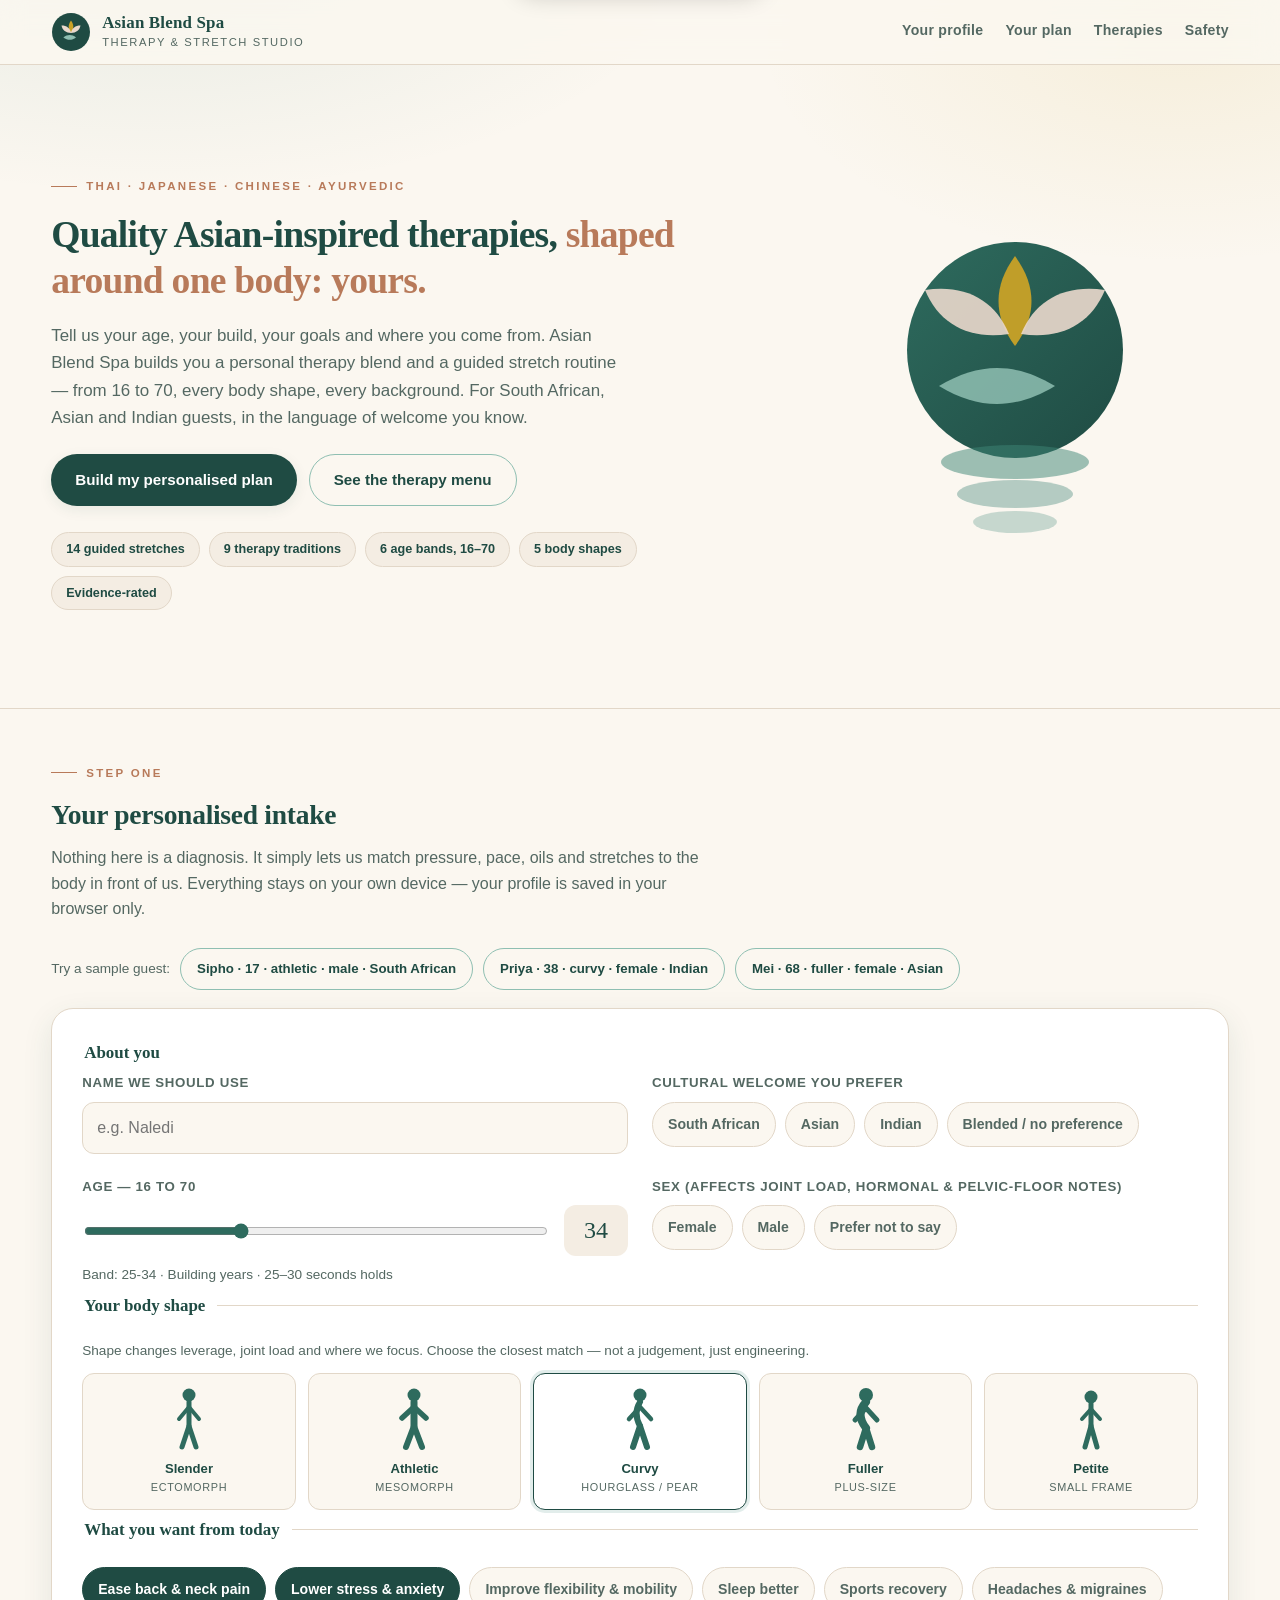
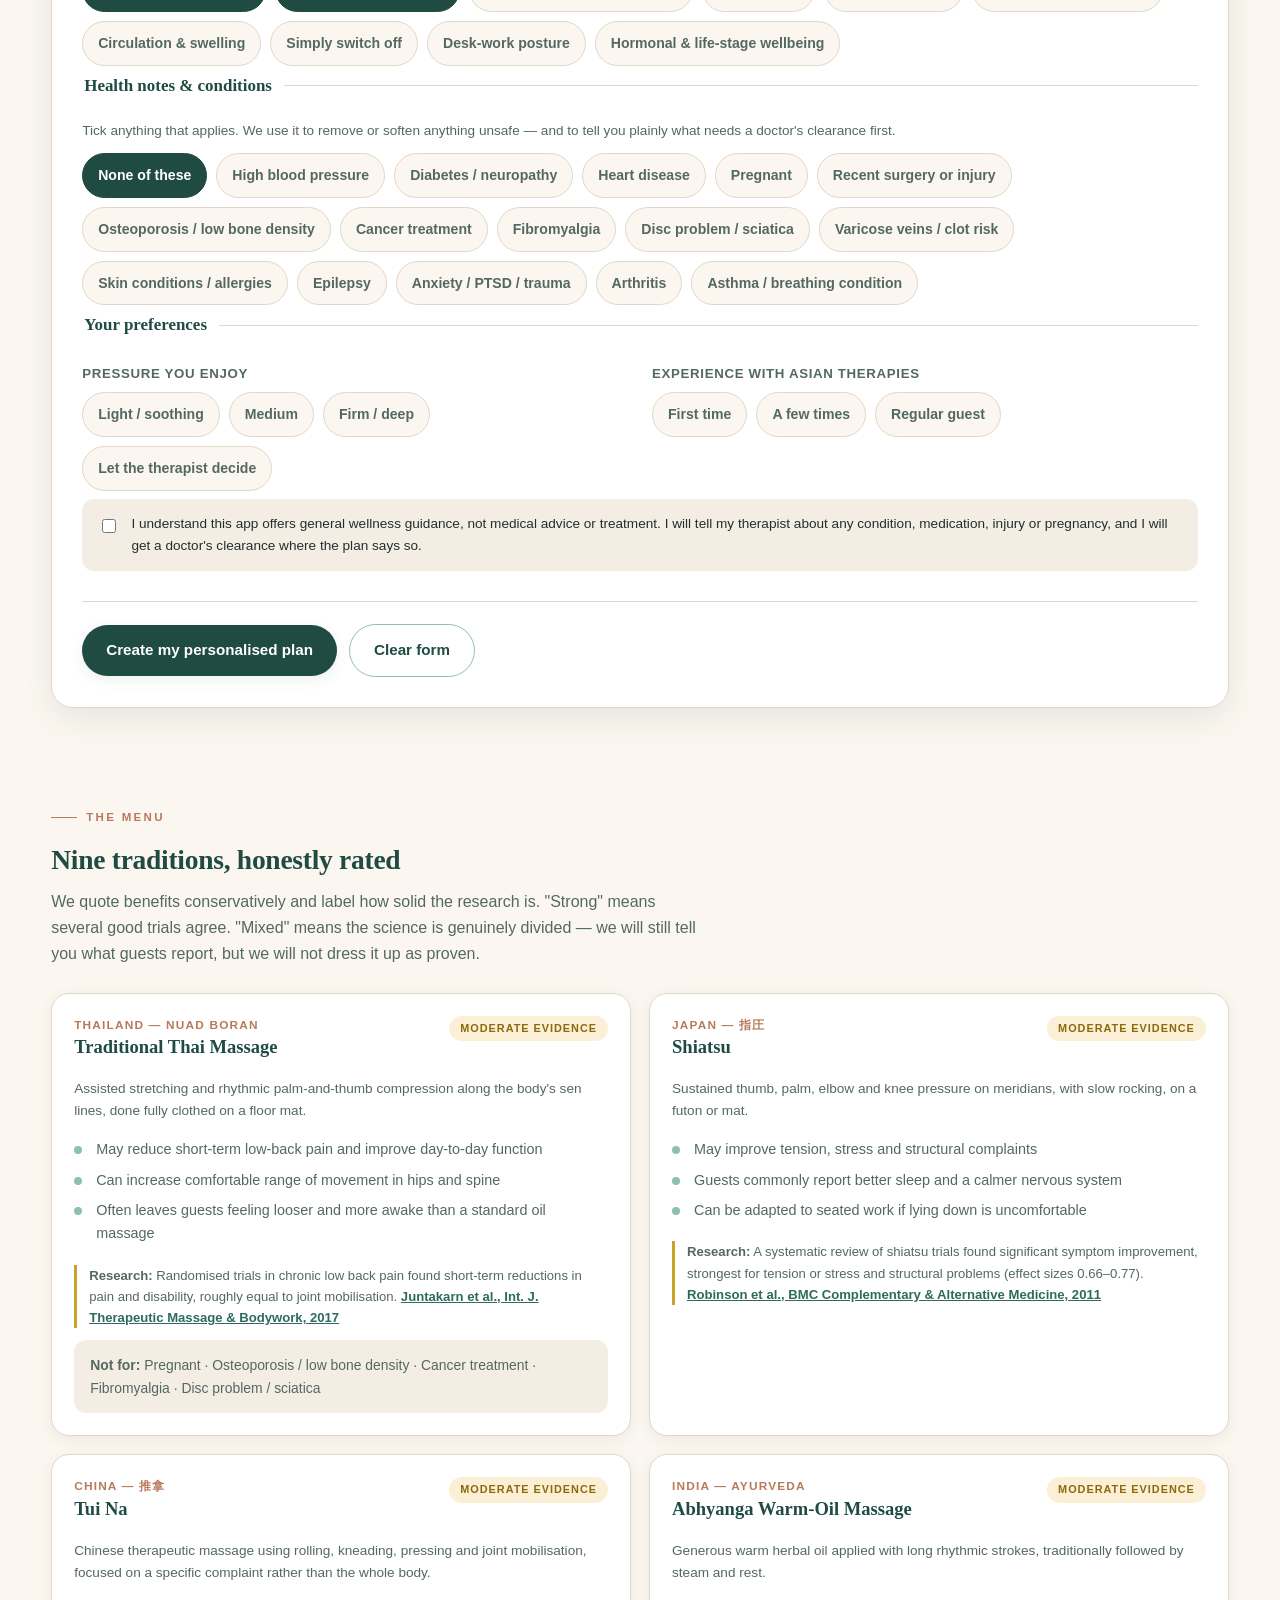
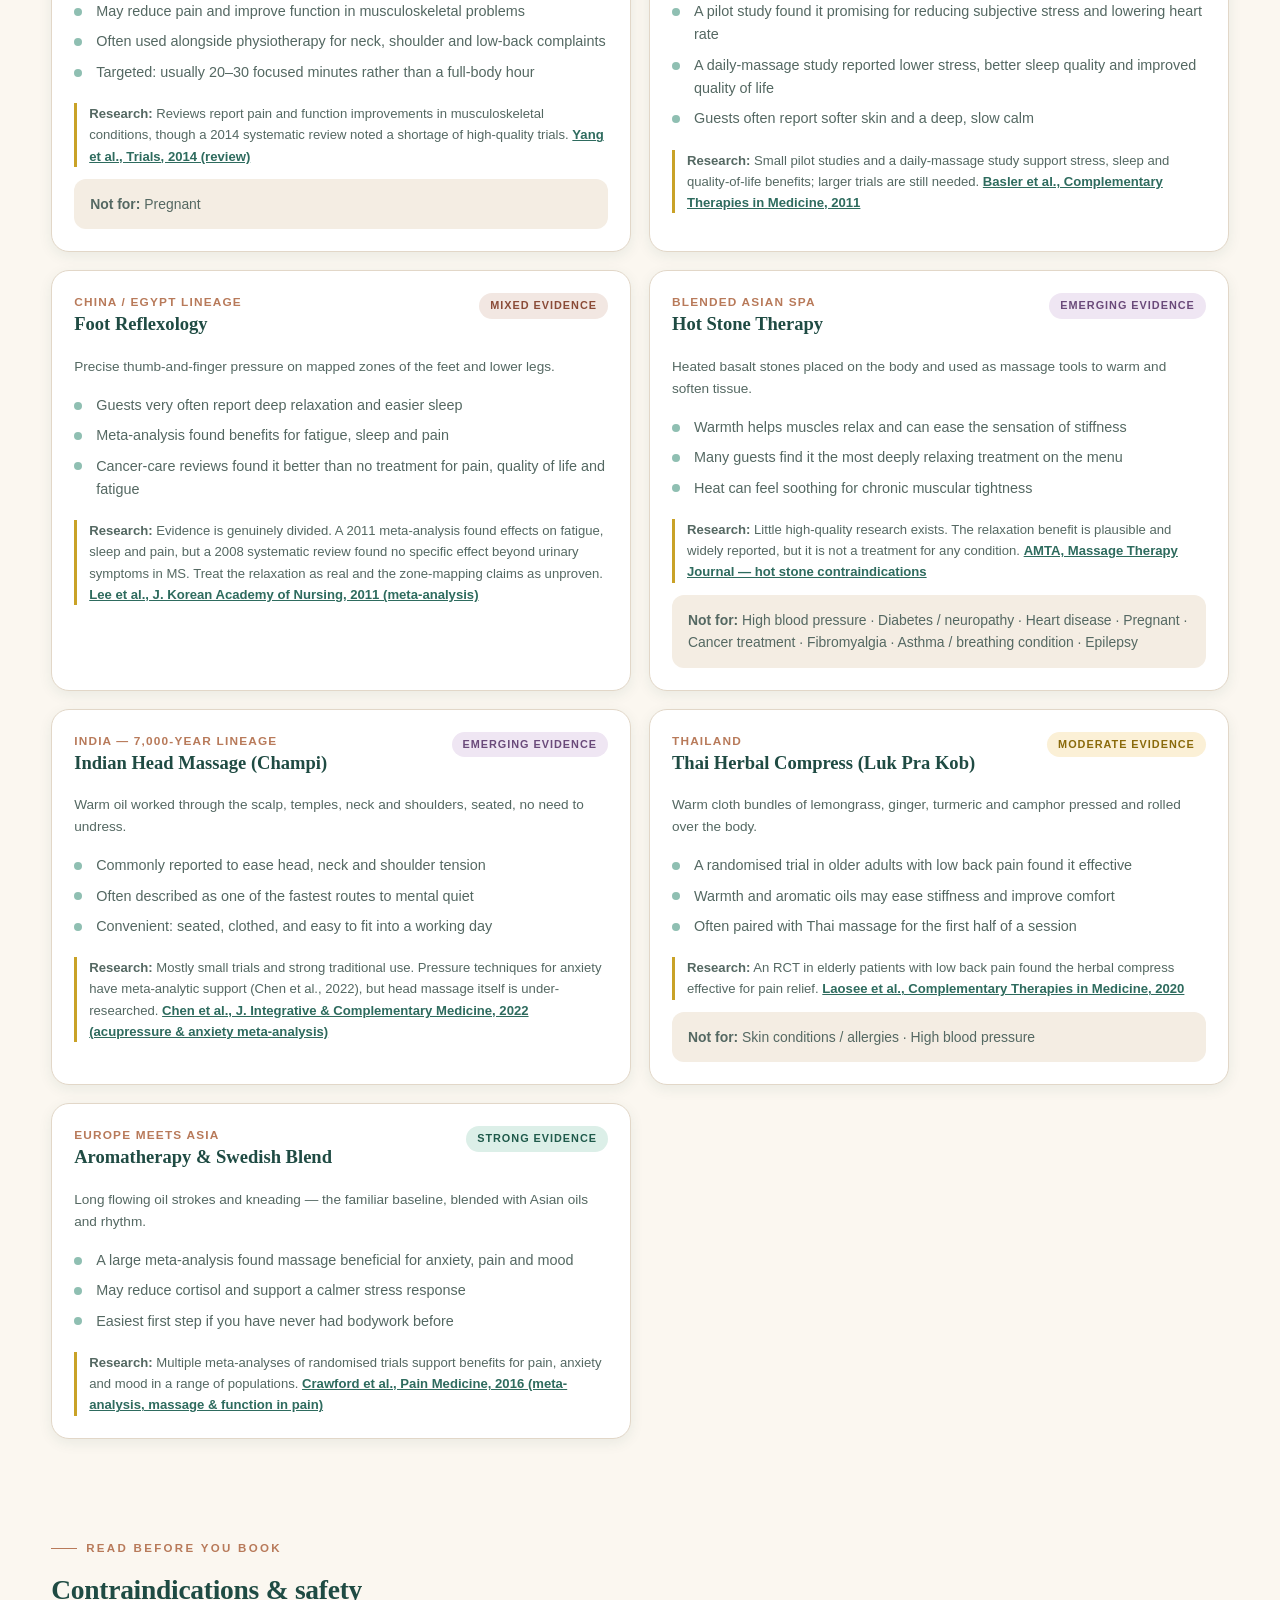
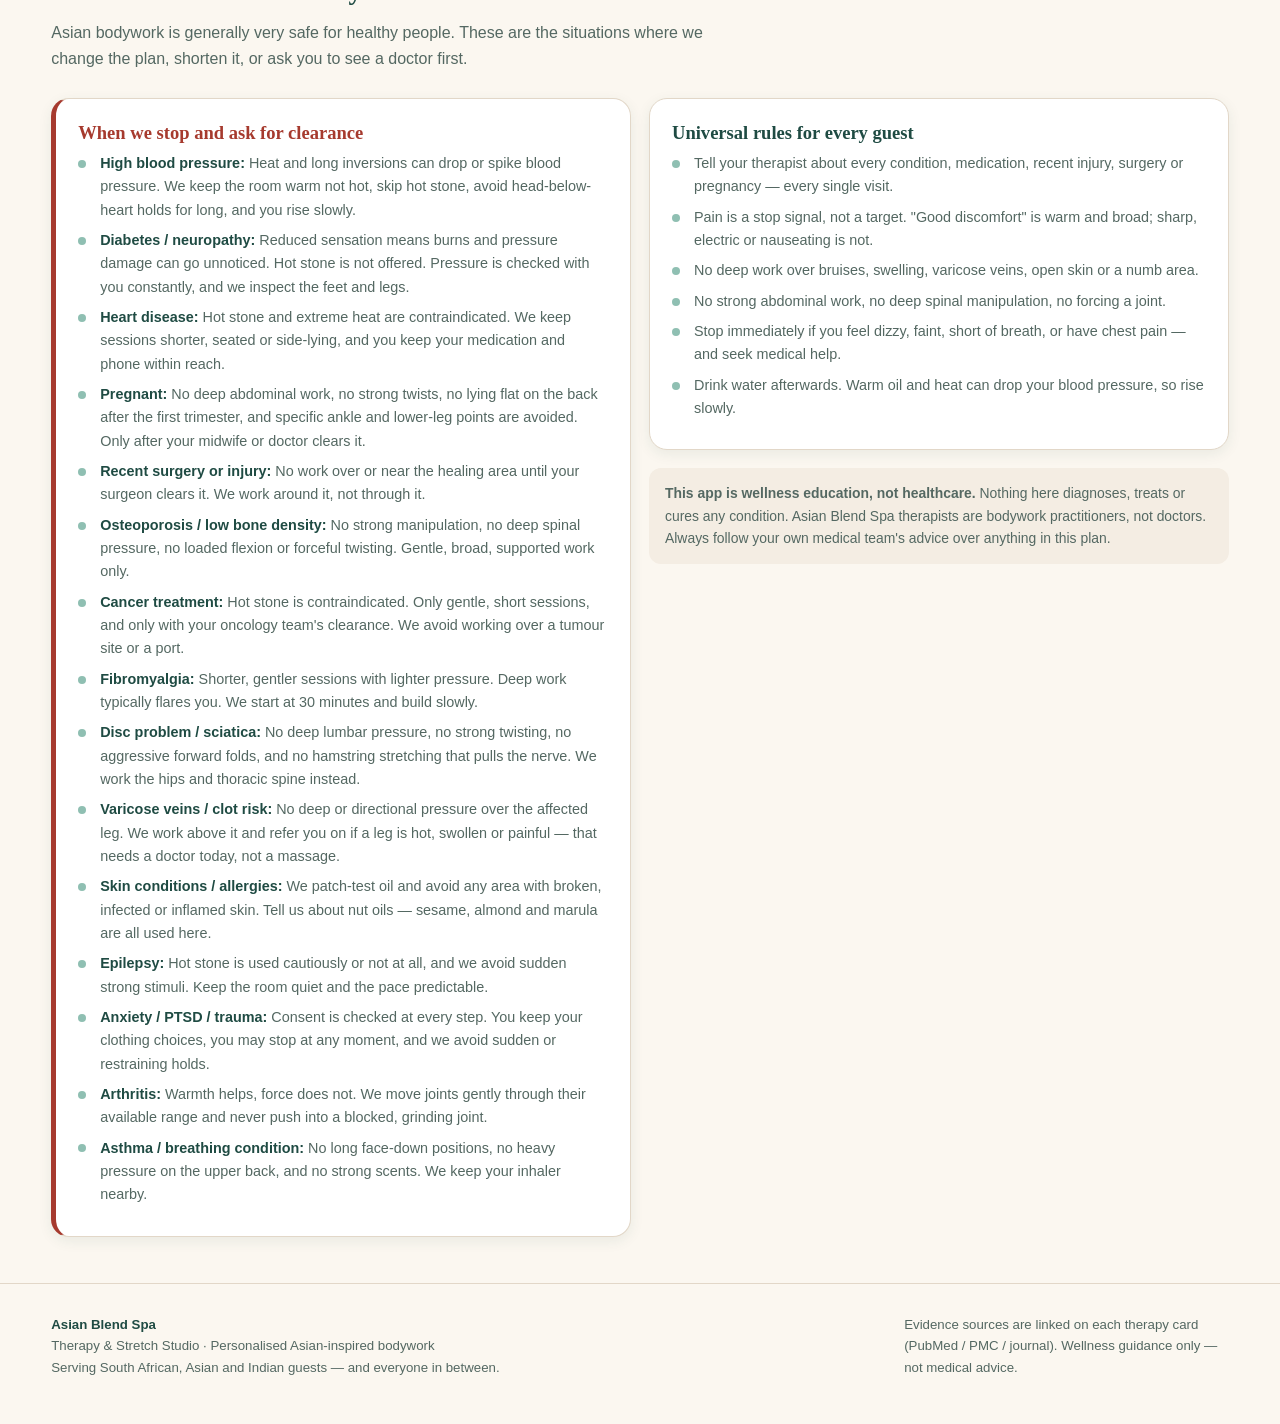
==== netlify-app/index.html @ 22f552e9 "Add the Netlify therapy & stretch app as uploaded (unchanged) Co-Authored-By: Claude Opus 5.5 <norep" ====
<!DOCTYPE html>
<html lang="en">
<head>
<meta charset="utf-8" />
<meta name="viewport" content="width=device-width,initial-scale=1" />
<title>Asian Blend Spa — Personalised Asian-Inspired Therapy &amp; Stretch Studio</title>
<style>
:root{
  --jade:#1F4B43; --jade-2:#2E6B5E; --jade-3:#3F8577; --jade-4:#8FBFB2;
  --sand:#F4EDE3; --cream:#FBF7F0; --blush:#EAD9CD;
  --gold:#C9A227; --gold-soft:#E8D9A0; --clay:#B87A5A;
  --ink:#22302C; --ink-soft:#546862; --line:#E2D7C8;
  --warn:#B8860B; --stop:#A63A2E; --ok:#2E6B5E;
  --r:18px; --r-sm:12px; --sh:0 10px 30px rgba(31,75,67,.10); --sh-sm:0 4px 14px rgba(31,75,67,.08);
}
*{box-sizing:border-box}
html{scroll-behavior:smooth}
body{
  margin:0;color:var(--ink);background:var(--cream);line-height:1.62;
  font-family:-apple-system,BlinkMacSystemFont,"Segoe UI",Roboto,"Helvetica Neue",Arial,sans-serif;
  -webkit-font-smoothing:antialiased;
  background-image:radial-gradient(900px 400px at 12% -5%,rgba(63,133,119,.10),transparent 60%),radial-gradient(700px 380px at 92% 4%,rgba(201,162,39,.10),transparent 60%);
  background-attachment:fixed;
}
h1,h2,h3,h4{font-family:Georgia,"Iowan Old Style","Times New Roman",serif;font-weight:600;line-height:1.24;color:var(--jade);margin:0 0 .45em}
h1{font-size:2.35rem;letter-spacing:-.02em}
h2{font-size:1.72rem;letter-spacing:-.01em}
h3{font-size:1.16rem}
h4{font-size:1rem}
p{margin:0 0 .85em}
a{color:var(--jade-2)}
.wrap{width:min(1180px,92vw);margin:0 auto}
.hidden{display:none !important}
.small{font-size:.85rem}
.muted{color:var(--ink-soft)}
.tiny{font-size:.78rem}
.center{text-align:center}

/* ---------- topbar ---------- */
.topbar{position:sticky;top:0;z-index:60;background:rgba(251,247,240,.88);backdrop-filter:blur(12px);border-bottom:1px solid var(--line)}
.topbar-in{display:flex;align-items:center;justify-content:space-between;gap:18px;padding:12px 0}
.brand{display:flex;align-items:center;gap:11px;text-decoration:none;color:var(--jade)}
.mark{width:40px;height:40px;flex:0 0 40px}
.brand strong{display:block;font-family:Georgia,serif;font-size:1.06rem;letter-spacing:.01em;line-height:1.15}
.brand em{display:block;font-style:normal;font-size:.7rem;letter-spacing:.14em;text-transform:uppercase;color:var(--ink-soft)}
.nav{display:flex;gap:22px;flex-wrap:wrap}
.nav a{text-decoration:none;color:var(--ink-soft);font-size:.88rem;font-weight:600;letter-spacing:.02em;padding-bottom:2px;border-bottom:2px solid transparent}
.nav a:hover{color:var(--jade);border-color:var(--gold)}

/* ---------- hero ---------- */
.hero{position:relative;overflow:hidden;border-bottom:1px solid var(--line)}
.hero-in{display:grid;grid-template-columns:1.25fr .75fr;gap:40px;align-items:center;padding:58px 0 52px}
.eyebrow{display:inline-flex;align-items:center;gap:9px;font-size:.72rem;letter-spacing:.2em;text-transform:uppercase;font-weight:700;color:var(--clay);margin-bottom:16px}
.eyebrow:before{content:"";width:26px;height:1px;background:var(--clay)}
.hero h1 span{color:var(--clay)}
.lede{font-size:1.06rem;color:var(--ink-soft);max-width:60ch}
.hero-art{display:flex;justify-content:center}
.hero-cta{display:flex;gap:12px;flex-wrap:wrap;margin-top:22px}
.btn{display:inline-flex;align-items:center;gap:9px;border:0;cursor:pointer;font:inherit;font-weight:700;font-size:.95rem;padding:13px 24px;border-radius:999px;text-decoration:none;transition:.18s transform,.18s box-shadow,.18s background}
.btn:active{transform:translateY(1px)}
.btn-primary{background:var(--jade);color:#fff;box-shadow:var(--sh-sm)}
.btn-primary:hover{background:var(--jade-2)}
.btn-gold{background:var(--gold);color:#2A2410;box-shadow:var(--sh-sm)}
.btn-gold:hover{background:#B8911F}
.btn-ghost{background:transparent;color:var(--jade);border:1.5px solid var(--jade-4)}
.btn-ghost:hover{border-color:var(--jade);background:rgba(63,133,119,.07)}
.btn-sm{padding:9px 16px;font-size:.83rem}

/* ---------- sections ---------- */
section{padding:46px 0}
.sec-head{max-width:74ch;margin-bottom:26px}
.sec-head p{color:var(--ink-soft)}

/* ---------- cards ---------- */
.card{background:#fff;border:1px solid var(--line);border-radius:var(--r);box-shadow:var(--sh-sm);padding:22px}
.grid{display:grid;gap:18px}
.g2{grid-template-columns:repeat(2,1fr)}
.g3{grid-template-columns:repeat(3,1fr)}
.g4{grid-template-columns:repeat(4,1fr)}

/* ---------- form ---------- */
.form-card{background:#fff;border:1px solid var(--line);border-radius:22px;box-shadow:var(--sh);padding:30px}
fieldset{border:0;border-top:1px solid var(--line);margin:0;padding:24px 0 6px}
fieldset:first-of-type{border-top:0;padding-top:6px}
legend{font-family:Georgia,serif;font-size:1.06rem;color:var(--jade);font-weight:600;padding-right:12px}
.fgrid{display:grid;grid-template-columns:repeat(2,1fr);gap:20px 24px}
.field{display:flex;flex-direction:column;gap:8px}
.field>label,.flabel{font-size:.83rem;font-weight:700;letter-spacing:.05em;text-transform:uppercase;color:var(--ink-soft)}
input[type=text],input[type=number],select{font:inherit;padding:12px 14px;border:1.5px solid var(--line);border-radius:var(--r-sm);background:var(--cream);color:var(--ink)}
input[type=text]:focus,input[type=number]:focus,select:focus{outline:none;border-color:var(--jade-3);background:#fff}
input[type=range]{width:100%;accent-color:var(--jade-2)}
.age-row{display:flex;align-items:center;gap:14px}
.age-badge{font-family:Georgia,serif;font-size:1.5rem;color:var(--jade);min-width:64px;text-align:center;background:var(--sand);border-radius:var(--r-sm);padding:6px 10px}
.picks{display:flex;flex-wrap:wrap;gap:9px}
.pick{position:relative;display:inline-flex;align-items:center;gap:8px;padding:10px 15px;border:1.5px solid var(--line);border-radius:999px;background:var(--cream);cursor:pointer;font-size:.88rem;font-weight:600;color:var(--ink-soft);transition:.15s}
.pick:hover{border-color:var(--jade-4);color:var(--jade)}
.pick input{position:absolute;opacity:0;pointer-events:none}
.pick.on{background:var(--jade);border-color:var(--jade);color:#fff}
.pick.on.culture{background:var(--clay);border-color:var(--clay)}
.shape-grid{display:grid;grid-template-columns:repeat(5,1fr);gap:12px}
.shape{border:1.5px solid var(--line);border-radius:var(--r-sm);background:var(--cream);cursor:pointer;padding:12px 8px;text-align:center;transition:.15s}
.shape svg{width:44px;height:66px;display:block;margin:0 auto 6px}
.shape b{display:block;font-size:.82rem;color:var(--jade)}
.shape i{display:block;font-style:normal;font-size:.68rem;color:var(--ink-soft);letter-spacing:.06em;text-transform:uppercase}
.shape:hover{border-color:var(--jade-4)}
.shape.on{border-color:var(--jade);background:#fff;box-shadow:0 0 0 3px rgba(63,133,119,.15)}
.consent{display:flex;gap:12px;align-items:flex-start;background:var(--sand);border-radius:var(--r-sm);padding:14px 16px;margin-top:8px}
.consent input{margin-top:4px;accent-color:var(--jade-2);width:18px;height:18px}
.presets{display:flex;gap:10px;flex-wrap:wrap;margin-bottom:18px}
.form-actions{display:flex;gap:12px;flex-wrap:wrap;align-items:center;margin-top:24px;padding-top:22px;border-top:1px solid var(--line)}

/* ---------- result pieces ---------- */
.banner{background:linear-gradient(135deg,var(--jade) 0%,var(--jade-3) 100%);color:#fff;border-radius:22px;padding:34px;position:relative;overflow:hidden}
.banner h2{color:#fff;margin-bottom:.25em}
.banner p{color:rgba(255,255,255,.88);margin:0;max-width:70ch}
.banner .greet{font-size:.76rem;letter-spacing:.24em;text-transform:uppercase;color:var(--gold-soft);font-weight:700;margin-bottom:10px}
.banner .lotus{position:absolute;right:-30px;bottom:-40px;width:230px;opacity:.13}
.chips{display:flex;flex-wrap:wrap;gap:9px;margin-top:20px}
.chip{background:rgba(255,255,255,.14);border:1px solid rgba(255,255,255,.28);color:#fff;border-radius:999px;padding:6px 14px;font-size:.79rem;font-weight:600}
.chip.dark{background:var(--sand);border-color:var(--line);color:var(--jade)}
.ribbon{display:inline-flex;align-items:center;gap:6px;font-size:.68rem;font-weight:800;letter-spacing:.09em;text-transform:uppercase;padding:4px 11px;border-radius:999px}
.r-strong{background:#DCEFE8;color:#1F5A4B}
.r-mod{background:#FBF0D6;color:#8A6A0B}
.r-emerg{background:#EFE6F3;color:#6A4A7A}
.r-mixed{background:#F2E7E2;color:#8A4B37}
.r-stop{background:#F7DFDB;color:var(--stop)}
.ther-card{display:flex;flex-direction:column;gap:12px}
.ther-top{display:flex;justify-content:space-between;gap:12px;align-items:flex-start}
.origin{font-size:.74rem;letter-spacing:.1em;text-transform:uppercase;color:var(--clay);font-weight:700}
.why{background:var(--sand);border-radius:var(--r-sm);padding:12px 14px;font-size:.88rem}
.why b{color:var(--jade)}
ul.clean{list-style:none;padding:0;margin:0}
ul.clean li{position:relative;padding-left:22px;margin-bottom:7px;font-size:.9rem;color:var(--ink-soft)}
ul.clean li:before{content:"";position:absolute;left:0;top:.55em;width:8px;height:8px;border-radius:50%;background:var(--jade-4)}
.evidence{font-size:.82rem;color:var(--ink-soft);border-left:3px solid var(--gold);padding-left:12px}
.evidence a{font-weight:600}
.score{font-family:Georgia,serif;font-size:1.5rem;color:var(--jade);line-height:1}
.scorebox{text-align:center;background:var(--sand);border-radius:var(--r-sm);padding:8px 12px;min-width:62px}
.scorebox i{display:block;font-style:normal;font-size:.62rem;letter-spacing:.1em;text-transform:uppercase;color:var(--ink-soft)}
.blocked{opacity:.72}
.blocked .ther-top h3{text-decoration:line-through;text-decoration-color:var(--stop)}

/* stretch cards */
.stretch{display:grid;grid-template-columns:170px 1fr;gap:20px;background:#fff;border:1px solid var(--line);border-radius:var(--r);box-shadow:var(--sh-sm);padding:18px;position:relative}
.pose{width:100%;height:auto;border-radius:14px;display:block;background:var(--cream)}
.st-head{display:flex;justify-content:space-between;gap:14px;align-items:flex-start;flex-wrap:wrap}
.st-num{font-family:Georgia,serif;font-size:.8rem;color:var(--clay);letter-spacing:.16em;text-transform:uppercase;font-weight:700}
.dose{display:flex;gap:8px;flex-wrap:wrap;margin:8px 0 12px}
.dose span{background:var(--sand);border-radius:8px;padding:5px 11px;font-size:.8rem;font-weight:700;color:var(--jade)}
.cue{background:#FBF0D6;border-left:3px solid var(--warn);border-radius:0 10px 10px 0;padding:10px 14px;font-size:.86rem;margin-top:10px}
.modify{background:#F7DFDB;border-left:3px solid var(--stop);border-radius:0 10px 10px 0;padding:10px 14px;font-size:.86rem;margin-top:10px}
.modify b{color:var(--stop)}
.tagline{font-size:.85rem;color:var(--ink-soft);margin:0 0 4px}
.area{font-size:.72rem;letter-spacing:.1em;text-transform:uppercase;color:var(--jade-3);font-weight:700}

/* settings */
.set{display:flex;gap:12px;align-items:flex-start}
.set .ic{width:38px;height:38px;flex:0 0 38px;border-radius:11px;background:var(--sand);display:grid;place-items:center;font-size:1.05rem}
.set b{display:block;font-size:.94rem;color:var(--jade)}
.set span{font-size:.86rem;color:var(--ink-soft)}

/* library table */
.tbl{width:100%;border-collapse:collapse;font-size:.88rem;background:#fff;border-radius:var(--r);overflow:hidden;box-shadow:var(--sh-sm)}
.tbl th,.tbl td{padding:12px 14px;text-align:left;border-bottom:1px solid var(--line);vertical-align:top}
.tbl th{background:var(--jade);color:#fff;font-size:.74rem;letter-spacing:.1em;text-transform:uppercase}
.tbl tr:last-child td{border-bottom:0}
.tbl td:first-child{font-weight:700;color:var(--jade)}

/* safety */
.safety-box{background:#fff;border:1px solid var(--line);border-left:5px solid var(--stop);border-radius:var(--r);padding:22px;box-shadow:var(--sh-sm)}
.safety-box h3{color:var(--stop)}
.note{background:var(--sand);border-radius:var(--r-sm);padding:14px 16px;font-size:.87rem;color:var(--ink-soft)}

/* cta */
.cta{background:linear-gradient(135deg,#2A2410,#4A3F18);color:#fff;border-radius:22px;padding:34px;display:grid;grid-template-columns:1.3fr .7fr;gap:28px;align-items:center}
.cta h2{color:#fff}
.cta p{color:rgba(255,255,255,.85);margin:0}
.cta .btn{justify-self:start}

footer{border-top:1px solid var(--line);padding:30px 0 46px;color:var(--ink-soft);font-size:.83rem}
.foot-in{display:flex;justify-content:space-between;gap:24px;flex-wrap:wrap}

.toast{position:fixed;left:50%;bottom:26px;transform:translateX(-50%) translateY(20px);background:var(--jade);color:#fff;padding:13px 22px;border-radius:999px;font-size:.88rem;font-weight:600;box-shadow:var(--sh);opacity:0;pointer-events:none;transition:.3s;z-index:99}
.toast.on{opacity:1;transform:translateX(-50%) translateY(0)}

@media(max-width:980px){
  .hero-in,.cta{grid-template-columns:1fr}
  .hero-art{order:-1}
  .g3,.g4{grid-template-columns:repeat(2,1fr)}
  .shape-grid{grid-template-columns:repeat(3,1fr)}
  .stretch{grid-template-columns:130px 1fr}
  .nav{display:none}
}
@media(max-width:640px){
  h1{font-size:1.85rem}
  .fgrid,.g2{grid-template-columns:1fr}
  .g3,.g4{grid-template-columns:1fr}
  .shape-grid{grid-template-columns:repeat(2,1fr)}
  .stretch{grid-template-columns:1fr}
  .form-card,.banner,.cta{padding:22px}
}
@media print{
  .topbar,.nav,.hero-cta,.form-actions,.toast,footer .btn{display:none !important}
  body{background:#fff}
  .card,.stretch,.banner{box-shadow:none;break-inside:avoid}
}
</style>

<!-- ===== PWA / installable app ===== -->
<link rel="manifest" href="manifest.json" />
<meta name="theme-color" content="#1F4B43" />
<meta name="description" content="Personalised Asian-inspired therapy and guided stretch plans for every age from 16 to 70, every body shape, and South African, Asian and Indian guests. Works offline." />
<meta name="mobile-web-app-capable" content="yes" />
<meta name="apple-mobile-web-app-capable" content="yes" />
<meta name="apple-mobile-web-app-status-bar-style" content="black-translucent" />
<meta name="apple-mobile-web-app-title" content="Asian Blend Spa" />
<meta name="application-name" content="Asian Blend Spa" />
<meta name="format-detection" content="telephone=no" />
<link rel="apple-touch-icon" href="icons/icon-180.png" />
<link rel="icon" type="image/png" sizes="32x32" href="icons/favicon-32.png" />
<link rel="icon" type="image/png" sizes="192x192" href="icons/icon-192.png" />
<link rel="icon" type="image/svg+xml" href="icons/icon-192.png" />
<style>
  /* --- installed-app chrome: safe areas, no bounce, no text selection on UI --- */
  html, body { overscroll-behavior-y: contain; }
  .topbar { padding-top: env(safe-area-inset-top); }
  .topbar-in { padding-left: max(0px, env(safe-area-inset-left)); padding-right: max(0px, env(safe-area-inset-right)); }
  .wrap { width: min(1180px, 92vw); }
  body { padding-left: env(safe-area-inset-left); padding-right: env(safe-area-inset-right); }
  footer { padding-bottom: calc(46px + env(safe-area-inset-bottom)); }
  @media (display-mode: standalone) {
    .topbar { border-bottom-color: rgba(31,75,67,.14); }
  }
  /* --- install / offline UI --- */
  .appbar {
    position: fixed; left: 50%; bottom: calc(18px + env(safe-area-inset-bottom));
    transform: translateX(-50%) translateY(140%);
    display: flex; align-items: center; gap: 14px;
    background: #1F4B43; color: #fff; border-radius: 999px;
    padding: 10px 12px 10px 20px; box-shadow: 0 14px 40px rgba(31,75,67,.34);
    z-index: 120; max-width: calc(100vw - 24px);
    transition: transform .38s cubic-bezier(.2,.8,.25,1), opacity .3s;
    opacity: 0;
  }
  .appbar.on { transform: translateX(-50%) translateY(0); opacity: 1; }
  .appbar .txt { font-size: .86rem; line-height: 1.3; }
  .appbar .txt b { display: block; font-family: Georgia, serif; font-size: .95rem; }
  .appbar .txt span { color: rgba(255,255,255,.78); font-size: .78rem; }
  .appbar button {
    font: inherit; font-weight: 700; font-size: .82rem; cursor: pointer;
    border: 0; border-radius: 999px; padding: 10px 18px;
    background: #C9A227; color: #2A2410; white-space: nowrap;
  }
  .appbar .x {
    background: transparent; color: rgba(255,255,255,.7); font-size: 1.1rem;
    padding: 6px 8px; line-height: 1;
  }
  .netbadge {
    position: fixed; top: calc(env(safe-area-inset-top) + 8px); left: 50%;
    transform: translateX(-50%) translateY(-160%);
    background: #B8860B; color: #fff; font-size: .78rem; font-weight: 700;
    padding: 7px 16px; border-radius: 999px; z-index: 130;
    box-shadow: 0 8px 24px rgba(0,0,0,.2); transition: transform .3s;
    display: flex; align-items: center; gap: 8px;
  }
  .netbadge.on { transform: translateX(-50%) translateY(0); }
  .netbadge.ok { background: #2E6B5E; }
</style>
</head>
<body id="top">

<header class="topbar">
  <div class="wrap topbar-in">
    <a class="brand" href="#top">
      <svg class="mark" viewBox="0 0 40 40" aria-hidden="true">
        <circle cx="20" cy="20" r="19" fill="#1F4B43"/>
        <path d="M20 8.5c3.1 4.2 3.1 8.4 0 12.6-3.1-4.2-3.1-8.4 0-12.6z" fill="#C9A227"/>
        <path d="M10.5 13.5c5.2 0 8.6 2.6 9.6 7.4-5.2 0-8.6-2.6-9.6-7.4z" fill="#EAD9CD"/>
        <path d="M29.5 13.5c-5.2 0-8.6 2.6-9.6 7.4 5.2 0 8.6-2.6 9.6-7.4z" fill="#EAD9CD"/>
        <path d="M12.4 25.4c4.2-3.1 8.4-3.1 12.6 0-4.2 3.1-8.4 3.1-12.6 0z" fill="#8FBFB2"/>
      </svg>
      <span><strong>Asian Blend Spa</strong><em>Therapy &amp; Stretch Studio</em></span>
    </a>
    <nav class="nav">
      <a href="#intake">Your profile</a>
      <a href="#results">Your plan</a>
      <a href="#library">Therapies</a>
      <a href="#safety">Safety</a>
    </nav>
  </div>
</header>

<section class="hero">
  <div class="wrap hero-in">
    <div>
      <div class="eyebrow">Thai · Japanese · Chinese · Ayurvedic</div>
      <h1>Quality Asian-inspired therapies, <span>shaped around one body: yours.</span></h1>
      <p class="lede">Tell us your age, your build, your goals and where you come from. Asian Blend Spa builds you a personal therapy blend and a guided stretch routine — from 16 to 70, every body shape, every background. For South African, Asian and Indian guests, in the language of welcome you know.</p>
      <div class="hero-cta">
        <a class="btn btn-primary" href="#intake">Build my personalised plan</a>
        <a class="btn btn-ghost" href="#library">See the therapy menu</a>
      </div>
      <div class="chips" style="margin-top:26px">
        <span class="chip dark">14 guided stretches</span>
        <span class="chip dark">9 therapy traditions</span>
        <span class="chip dark">6 age bands, 16–70</span>
        <span class="chip dark">5 body shapes</span>
        <span class="chip dark">Evidence-rated</span>
      </div>
    </div>
    <div class="hero-art">
      <svg viewBox="0 0 300 320" width="300" height="320" aria-hidden="true">
        <defs>
          <linearGradient id="hg" x1="0" y1="0" x2="1" y2="1">
            <stop offset="0" stop-color="#2E6B5E"/><stop offset="1" stop-color="#1F4B43"/>
          </linearGradient>
        </defs>
        <circle cx="150" cy="120" r="108" fill="url(#hg)"/>
        <path d="M150 26c22 30 22 60 0 90-22-30-22-60 0-90z" fill="#C9A227" opacity=".95"/>
        <path d="M60 60c40-6 70 10 84 44-40 6-70-10-84-44z" fill="#EAD9CD" opacity=".9"/>
        <path d="M240 60c-40-6-70 10-84 44 40 6 70-10 84-44z" fill="#EAD9CD" opacity=".9"/>
        <path d="M74 156c40-24 76-24 116 0-40 24-76 24-116 0z" fill="#8FBFB2" opacity=".85"/>
        <ellipse cx="150" cy="232" rx="74" ry="17" fill="#3F8577" opacity=".5"/>
        <ellipse cx="150" cy="264" rx="58" ry="14" fill="#3F8577" opacity=".38"/>
        <ellipse cx="150" cy="292" rx="42" ry="11" fill="#3F8577" opacity=".28"/>
      </svg>
    </div>
  </div>
</section>

<section id="intake">
  <div class="wrap">
    <div class="sec-head">
      <div class="eyebrow">Step one</div>
      <h2>Your personalised intake</h2>
      <p>Nothing here is a diagnosis. It simply lets us match pressure, pace, oils and stretches to the body in front of us. Everything stays on your own device — your profile is saved in your browser only.</p>
    </div>

    <div class="presets">
      <span class="small muted" style="align-self:center">Try a sample guest:</span>
      <button class="btn btn-ghost btn-sm" data-preset="teen">Sipho · 17 · athletic · male · South African</button>
      <button class="btn btn-ghost btn-sm" data-preset="mid">Priya · 38 · curvy · female · Indian</button>
      <button class="btn btn-ghost btn-sm" data-preset="senior">Mei · 68 · fuller · female · Asian</button>
    </div>

    <form class="form-card" id="intakeForm" autocomplete="off">
      <fieldset>
        <legend>About you</legend>
        <div class="fgrid">
          <div class="field">
            <label for="name">Name we should use</label>
            <input type="text" id="name" placeholder="e.g. Naledi" />
          </div>
          <div class="field">
            <label for="culture">Cultural welcome you prefer</label>
            <div class="picks" id="culturePicks">
              <label class="pick culture" data-v="southafrican"><input type="radio" name="culture" value="southafrican" />South African</label>
              <label class="pick culture" data-v="asian"><input type="radio" name="culture" value="asian" />Asian</label>
              <label class="pick culture" data-v="indian"><input type="radio" name="culture" value="indian" />Indian</label>
              <label class="pick culture" data-v="blended"><input type="radio" name="culture" value="blended" />Blended / no preference</label>
            </div>
          </div>
        </div>
        <div class="fgrid" style="margin-top:22px">
          <div class="field">
            <label for="age">Age — 16 to 70</label>
            <div class="age-row">
              <input type="range" id="ageRange" min="16" max="70" value="34" step="1" />
              <div class="age-badge" id="ageBadge">34</div>
            </div>
            <div class="small muted" id="bandPreview">Band: 25–34 · Building years</div>
          </div>
          <div class="field">
            <span class="flabel">Sex (affects joint load, hormonal &amp; pelvic-floor notes)</span>
            <div class="picks" id="sexPicks">
              <label class="pick" data-v="female"><input type="radio" name="sex" value="female" />Female</label>
              <label class="pick" data-v="male"><input type="radio" name="sex" value="male" />Male</label>
              <label class="pick" data-v="unspecified"><input type="radio" name="sex" value="unspecified" />Prefer not to say</label>
            </div>
          </div>
        </div>
      </fieldset>

      <fieldset>
        <legend>Your body shape</legend>
        <p class="small muted" style="margin-top:-4px">Shape changes leverage, joint load and where we focus. Choose the closest match — not a judgement, just engineering.</p>
        <div class="shape-grid" id="shapeGrid"></div>
      </fieldset>

      <fieldset>
        <legend>What you want from today</legend>
        <div class="picks" id="goalPicks"></div>
      </fieldset>

      <fieldset>
        <legend>Health notes &amp; conditions</legend>
        <p class="small muted" style="margin-top:-4px">Tick anything that applies. We use it to remove or soften anything unsafe — and to tell you plainly what needs a doctor's clearance first.</p>
        <div class="picks" id="condPicks"></div>
      </fieldset>

      <fieldset>
        <legend>Your preferences</legend>
        <div class="fgrid">
          <div class="field">
            <span class="flabel">Pressure you enjoy</span>
            <div class="picks" id="pressurePicks">
              <label class="pick" data-v="light"><input type="radio" name="pressure" value="light" />Light / soothing</label>
              <label class="pick" data-v="medium"><input type="radio" name="pressure" value="medium" />Medium</label>
              <label class="pick" data-v="firm"><input type="radio" name="pressure" value="firm" />Firm / deep</label>
              <label class="pick" data-v="therapist"><input type="radio" name="pressure" value="therapist" />Let the therapist decide</label>
            </div>
          </div>
          <div class="field">
            <span class="flabel">Experience with Asian therapies</span>
            <div class="picks" id="expPicks">
              <label class="pick" data-v="first"><input type="radio" name="exp" value="first" />First time</label>
              <label class="pick" data-v="some"><input type="radio" name="exp" value="some" />A few times</label>
              <label class="pick" data-v="regular"><input type="radio" name="exp" value="regular" />Regular guest</label>
            </div>
          </div>
        </div>
        <label class="consent">
          <input type="checkbox" id="consent" />
          <span class="small">I understand this app offers general wellness guidance, not medical advice or treatment. I will tell my therapist about any condition, medication, injury or pregnancy, and I will get a doctor's clearance where the plan says so.</span>
        </label>
      </fieldset>

      <div class="form-actions">
        <button type="submit" class="btn btn-primary">Create my personalised plan</button>
        <button type="button" class="btn btn-ghost" id="resetBtn">Clear form</button>
        <span class="small muted" id="savedNote"></span>
      </div>
    </form>
  </div>
</section>

<section id="results" class="hidden">
  <div class="wrap" id="resultsInner"></div>
</section>

<section id="library">
  <div class="wrap">
    <div class="sec-head">
      <div class="eyebrow">The menu</div>
      <h2>Nine traditions, honestly rated</h2>
      <p>We quote benefits conservatively and label how solid the research is. "Strong" means several good trials agree. "Mixed" means the science is genuinely divided — we will still tell you what guests report, but we will not dress it up as proven.</p>
    </div>
    <div class="grid g2" id="libraryGrid"></div>
  </div>
</section>

<section id="safety">
  <div class="wrap">
    <div class="sec-head">
      <div class="eyebrow">Read before you book</div>
      <h2>Contraindications &amp; safety</h2>
      <p>Asian bodywork is generally very safe for healthy people. These are the situations where we change the plan, shorten it, or ask you to see a doctor first.</p>
    </div>
    <div class="grid g2">
      <div class="safety-box">
        <h3>When we stop and ask for clearance</h3>
        <ul class="clean" id="safetyList"></ul>
      </div>
      <div>
        <div class="card">
          <h3>Universal rules for every guest</h3>
          <ul class="clean">
            <li>Tell your therapist about every condition, medication, recent injury, surgery or pregnancy — every single visit.</li>
            <li>Pain is a stop signal, not a target. "Good discomfort" is warm and broad; sharp, electric or nauseating is not.</li>
            <li>No deep work over bruises, swelling, varicose veins, open skin or a numb area.</li>
            <li>No strong abdominal work, no deep spinal manipulation, no forcing a joint.</li>
            <li>Stop immediately if you feel dizzy, faint, short of breath, or have chest pain — and seek medical help.</li>
            <li>Drink water afterwards. Warm oil and heat can drop your blood pressure, so rise slowly.</li>
          </ul>
        </div>
        <div class="note" style="margin-top:18px">
          <b>This app is wellness education, not healthcare.</b> Nothing here diagnoses, treats or cures any condition. Asian Blend Spa therapists are bodywork practitioners, not doctors. Always follow your own medical team's advice over anything in this plan.
        </div>
      </div>
    </div>
  </div>
</section>

<footer>
  <div class="wrap foot-in">
    <div>
      <strong style="color:var(--jade)">Asian Blend Spa</strong><br />
      Therapy &amp; Stretch Studio · Personalised Asian-inspired bodywork<br />
      Serving South African, Asian and Indian guests — and everyone in between.
    </div>
    <div style="max-width:44ch">
      Evidence sources are linked on each therapy card (PubMed / PMC / journal). Wellness guidance only — not medical advice.
    </div>
  </div>
</footer>

<div class="toast" id="toast"></div>
<script>
/* ============================================================
   ASIAN BLEND SPA — personalisation engine
   Pure client-side. Profile persisted in localStorage.
   ============================================================ */

/* ---------- cultural welcomes ---------- */
const CULTURE = {
  southafrican:{
    label:'South African', hi:'Sawubona', plural:'Sanibonani',
    meaning:'“I see you” — isiZulu', extra:'Welkom · Dumela · Molo · Hallo',
    oils:'Marula & rooibos oil, buchu and Cape geranium',
    tea:'Rooibos with honeybush and a slice of naartjie',
    sound:'Marimba and low mbira tones',
    heat:'Warm towels, moderate room heat'
  },
  asian:{
    label:'Asian', hi:'Sawasdee', plural:'Yindee tonrap',
    meaning:'“Welcome” — Thai', extra:'いらっしゃいませ · 你好 · Selamat datang',
    oils:'Lemongrass and kaffir lime, plumeria, yuzu with green tea',
    tea:'Jasmine green tea or hot lemongrass infusion',
    sound:'Khim and rain-stick, low gamelan',
    heat:'Herbal compress, warm room'
  },
  indian:{
    label:'Indian', hi:'Namaste', plural:'Namaskar',
    meaning:'“I bow to the light in you” — Sanskrit', extra:'स्वागतम् · Aap ka swagat hai',
    oils:'Warm sesame (bala) oil with brahmi, sandalwood and vetiver',
    tea:'Masala chai or tulsi-ginger infusion',
    sound:'Tanpura drone and bansuri flute',
    heat:'Warm oil and steam, medium room heat'
  },
  blended:{
    label:'Blended', hi:'Welcome', plural:'Welcome',
    meaning:'A blended welcome', extra:'Sawubona · Namaste · Sawasdee',
    oils:'Warm sesame with lemongrass and a rooibos base',
    tea:'Lemongrass, ginger and honeybush',
    sound:'Soft flute with marimba',
    heat:'Warm towels, gentle room heat'
  }
};

/* ---------- age bands ---------- */
const BANDS = [
  {id:'16-24', min:16, max:24, label:'16–24 · Growing &amp; establishing',
   hold:'20–25 seconds', sets:'2 rounds', intensity:'Full range, dynamic',
   note:'Your tissue tolerates range easily, so the work is about control and habit, not caution. We still avoid deep neck traction and heavy spinal loading while you are still growing.',
   pressure:'Medium to firm', extra:'We teach you the routine so you can repeat it at home between visits.'},
  {id:'25-34', min:25, max:34, label:'25–34 · Building years',
   hold:'25–30 seconds', sets:'2–3 rounds', intensity:'Moderate to full',
   note:'This is peak loading decade — desk posture, gym, babies, long commutes. We balance release with strengthening so the stretch actually holds.',
   pressure:'Medium to firm', extra:'Best results come from a 20-minute home routine 3 times a week.'},
  {id:'35-44', min:35, max:44, label:'35–44 · Loaded &amp; busy',
   hold:'30 seconds', sets:'2–3 rounds', intensity:'Moderate',
   note:'Recovery slows a little here. We warm tissue properly before deepening, and we spend more time on hips, thoracic spine and shoulders.',
   pressure:'Medium', extra:'Add a five-minute breath practice before your stretches; it measurably improves how far you move.'},
  {id:'45-54', min:45, max:54, label:'45–54 · Changing physiology',
   hold:'30–40 seconds', sets:'2–3 rounds', intensity:'Moderate, controlled',
   note:'Hormonal shifts change tissue hydration, sleep and heat tolerance. We hold longer, move slower and never force end-range.',
   pressure:'Medium, warm', extra:'Warmth first, stretch second. Cold tissue tears more easily than it lengthens.'},
  {id:'55-64', min:55, max:64, label:'55–64 · Protecting range',
   hold:'35–45 seconds', sets:'2 rounds', intensity:'Gentle to moderate',
   note:'The goal is keeping what you have. Balance and joint support matter as much as length, so every stretch comes with a stability cue.',
   pressure:'Medium to gentle', extra:'Use a chair, wall or cushion for support. Falling is the risk we care about most.'},
  {id:'65-70', min:65, max:70, label:'65–70 · Supported &amp; gentle',
   hold:'40–45 seconds', sets:'2 rounds', intensity:'Gentle, fully supported',
   note:'All work is seated, side-lying or supported. No unsupported standing balance work, no strong end-range, no quick transitions. Hot stone and strong pressure are usually off the menu.',
   pressure:'Gentle to medium', extra:'We check blood pressure, diabetes and bone density before any heat or deep work.'}
];

/* ---------- body shapes ---------- */
const SHAPES = [
  {id:'slender', name:'Slender', tag:'Ectomorph',
   svg:'<svg viewBox="0 0 44 66"><circle cx="22" cy="9" r="6.5" fill="#2E6B5E"/><path d="M22 16 L22 40" stroke="#2E6B5E" stroke-width="5" stroke-linecap="round"/><path d="M22 21 L12 33 M22 21 L32 33" stroke="#2E6B5E" stroke-width="4" stroke-linecap="round"/><path d="M22 40 L15 61 M22 40 L29 61" stroke="#2E6B5E" stroke-width="5" stroke-linecap="round"/></svg>',
   note:'Long levers and less natural cushioning. Joints reach range early, so we add stability work and never push past comfortable end-range.',
   emphasis:['butterfly','hipflexor','cat'],
   cue:'Use a folded towel under bony points (knees, sit bones, ribs).',
   therapy:'More oil, less force. Your joints prefer broad pressure over sharp thumbs.'},
  {id:'athletic', name:'Athletic', tag:'Mesomorph',
   svg:'<svg viewBox="0 0 44 66"><circle cx="22" cy="9" r="6.5" fill="#2E6B5E"/><path d="M22 16 L22 40" stroke="#2E6B5E" stroke-width="7" stroke-linecap="round"/><path d="M22 21 L10 32 M22 21 L34 32" stroke="#2E6B5E" stroke-width="5.5" stroke-linecap="round"/><path d="M22 40 L14 61 M22 40 L30 61" stroke="#2E6B5E" stroke-width="6" stroke-linecap="round"/></svg>',
   note:'Strong tissue that resists release. We need longer holds and firmer, broader work — and we must stretch the muscles you train most.',
   emphasis:['hipflexor','fold','sidebody','calf'],
   cue:'Breathe out into the stretch. Holding your breath is how strong people cheat a stretch.',
   therapy:'Firm to strong pressure, longer holds, extra time on hip flexors and thoracic spine.'},
  {id:'curvy', name:'Curvy', tag:'Hourglass / Pear',
   svg:'<svg viewBox="0 0 44 66"><circle cx="22" cy="9" r="6.5" fill="#2E6B5E"/><path d="M22 16 Q15 27 22 40" stroke="#2E6B5E" stroke-width="6" stroke-linecap="round" fill="none"/><path d="M22 21 L11 33 M22 21 L33 33" stroke="#2E6B5E" stroke-width="4.5" stroke-linecap="round"/><path d="M22 40 L15 61 M22 40 L29 61" stroke="#2E6B5E" stroke-width="6" stroke-linecap="round"/></svg>',
   note:'A lower centre of gravity and a deeper lumbar curve. Hips, glutes and low back carry the load, so that is where we work — and where we protect.',
   emphasis:['glute','butterfly','hipflexor','twist'],
   cue:'Keep a small pillow under the head when lying down; the neck should not arch back.',
   therapy:'Focus on glutes, hip rotators and low back. Avoid heavy direct abdominal pressure.'},
  {id:'fuller', name:'Fuller', tag:'Plus-size',
   svg:'<svg viewBox="0 0 44 66"><circle cx="22" cy="9" r="7" fill="#2E6B5E"/><path d="M22 16 Q11 28 22 42" stroke="#2E6B5E" stroke-width="8" stroke-linecap="round" fill="none"/><path d="M22 22 L11 34 M22 22 L33 34" stroke="#2E6B5E" stroke-width="5" stroke-linecap="round"/><path d="M22 42 L16 61 M22 42 L28 61" stroke="#2E6B5E" stroke-width="6.5" stroke-linecap="round"/></svg>',
   note:'Chest, hip and knee range is often limited by soft tissue rather than stiffness. We work in seated and side-lying positions, and we never lie you face-down without support.',
   emphasis:['neck','cat','butterfly','glute'],
   cue:'Ask for bolsters under the chest and ankles. Comfort first — a propped stretch beats a deep one.',
   therapy:'Side-lying and seated work, extra pillow support, no long face-down positions, gentle on knees and ankles.'},
  {id:'petite', name:'Petite', tag:'Small frame',
   svg:'<svg viewBox="0 0 44 66"><circle cx="22" cy="11" r="6.5" fill="#2E6B5E"/><path d="M22 18 L22 40" stroke="#2E6B5E" stroke-width="5" stroke-linecap="round"/><path d="M22 23 L13 33 M22 23 L31 33" stroke="#2E6B5E" stroke-width="4" stroke-linecap="round"/><path d="M22 40 L16 61 M22 40 L28 61" stroke="#2E6B5E" stroke-width="5" stroke-linecap="round"/></svg>',
   note:'Shorter levers mean smaller ranges do the same job. Pressure must be scaled down — a therapist leaning in at full body weight is far too much.',
   emphasis:['neck','chest','glute','calf'],
   cue:'Smaller is fine. Half the range with full breath beats a forced full range.',
   therapy:'Scaled-down pressure, smaller strokes, cushions to shorten levers.'}
];

/* ---------- goals ---------- */
const GOALS = {
  pain:{label:'Ease back &amp; neck pain', tags:['pain','mobility']},
  stress:{label:'Lower stress &amp; anxiety', tags:['stress','sleep']},
  flex:{label:'Improve flexibility &amp; mobility', tags:['flexibility','mobility']},
  sleep:{label:'Sleep better', tags:['sleep','stress']},
  sport:{label:'Sports recovery', tags:['mobility','recovery','circulation']},
  head:{label:'Headaches &amp; migraines', tags:['headache','stress']},
  circ:{label:'Circulation &amp; swelling', tags:['circulation','lymph']},
  relax:{label:'Simply switch off', tags:['relax','stress']},
  posture:{label:'Desk-work posture', tags:['posture','mobility']},
  hormonal:{label:'Hormonal &amp; life-stage wellbeing', tags:['hormonal','stress']}
};

/* ---------- conditions ---------- */
const CONDITIONS = {
  none:{label:'None of these', clear:true},
  hbp:{label:'High blood pressure', advice:'Heat and long inversions can drop or spike blood pressure. We keep the room warm not hot, skip hot stone, avoid head-below-heart holds for long, and you rise slowly.', block:['hotstone'], soft:['fold']},
  diabetes:{label:'Diabetes / neuropathy', advice:'Reduced sensation means burns and pressure damage can go unnoticed. Hot stone is not offered. Pressure is checked with you constantly, and we inspect the feet and legs.', block:['hotstone'], soft:['calf','glute']},
  heart:{label:'Heart disease', advice:'Hot stone and extreme heat are contraindicated. We keep sessions shorter, seated or side-lying, and you keep your medication and phone within reach.', block:['hotstone'], soft:[]},
  pregnancy:{label:'Pregnant', advice:'No deep abdominal work, no strong twists, no lying flat on the back after the first trimester, and specific ankle and lower-leg points are avoided. Only after your midwife or doctor clears it.', block:['hotstone'], soft:['fold','twist','glute']},
  surgery:{label:'Recent surgery or injury', advice:'No work over or near the healing area until your surgeon clears it. We work around it, not through it.', block:[], soft:[]},
  osteo:{label:'Osteoporosis / low bone density', advice:'No strong manipulation, no deep spinal pressure, no loaded flexion or forceful twisting. Gentle, broad, supported work only.', block:['thai'], soft:['fold','twist','cat']},
  cancer:{label:'Cancer treatment', advice:'Hot stone is contraindicated. Only gentle, short sessions, and only with your oncology team\'s clearance. We avoid working over a tumour site or a port.', block:['hotstone','thai'], soft:[]},
  fibro:{label:'Fibromyalgia', advice:'Shorter, gentler sessions with lighter pressure. Deep work typically flares you. We start at 30 minutes and build slowly.', block:['thai','hotstone'], soft:['fold','glute','hipflexor']},
  disc:{label:'Disc problem / sciatica', advice:'No deep lumbar pressure, no strong twisting, no aggressive forward folds, and no hamstring stretching that pulls the nerve. We work the hips and thoracic spine instead.', block:['thai'], soft:['fold','twist','ham','cat']},
  veins:{label:'Varicose veins / clot risk', advice:'No deep or directional pressure over the affected leg. We work above it and refer you on if a leg is hot, swollen or painful — that needs a doctor today, not a massage.', block:[], soft:['calf']},
  skin:{label:'Skin conditions / allergies', advice:'We patch-test oil and avoid any area with broken, infected or inflamed skin. Tell us about nut oils — sesame, almond and marula are all used here.', block:[], soft:[]},
  epilepsy:{label:'Epilepsy', advice:'Hot stone is used cautiously or not at all, and we avoid sudden strong stimuli. Keep the room quiet and the pace predictable.', block:[], soft:[]},
  ptsd:{label:'Anxiety / PTSD / trauma', advice:'Consent is checked at every step. You keep your clothing choices, you may stop at any moment, and we avoid sudden or restraining holds.', block:[], soft:['neck']},
  arthritis:{label:'Arthritis', advice:'Warmth helps, force does not. We move joints gently through their available range and never push into a blocked, grinding joint.', block:[], soft:['fold','butterfly','glute']},
  asthma:{label:'Asthma / breathing condition', advice:'No long face-down positions, no heavy pressure on the upper back, and no strong scents. We keep your inhaler nearby.', block:['hotstone'], soft:['child']}
};

/* ---------- therapies ---------- */
const THERAPIES = [
  {id:'thai', name:'Traditional Thai Massage', origin:'Thailand — Nuad Boran', intensity:'strong',
   tags:['pain','mobility','flexibility','recovery','posture'], cultures:['asian','indian','southafrican','blended'],
   desc:'Assisted stretching and rhythmic palm-and-thumb compression along the body\'s sen lines, done fully clothed on a floor mat.',
   benefits:['May reduce short-term low-back pain and improve day-to-day function','Can increase comfortable range of movement in hips and spine','Often leaves guests feeling looser and more awake than a standard oil massage'],
   ev:'Moderate', evLabel:'Randomised trials in chronic low back pain found short-term reductions in pain and disability, roughly equal to joint mobilisation.',
   src:'Juntakarn et al., Int. J. Therapeutic Massage &amp; Bodywork, 2017', url:'https://pmc.ncbi.nlm.nih.gov/articles/PMC5495387/',
   avoid:['pregnancy','osteo','cancer','fibro','disc'],
   avoidWhy:'Assisted stretching and strong compression are too much for this condition.',
   tip:'Wear loose, comfortable clothing with long sleeves.'},
  {id:'shiatsu', name:'Shiatsu', origin:'Japan — 指圧', intensity:'medium',
   tags:['stress','sleep','headache','pain','relax','hormonal'], cultures:['asian','indian','southafrican','blended'],
   desc:'Sustained thumb, palm, elbow and knee pressure on meridians, with slow rocking, on a futon or mat.',
   benefits:['May improve tension, stress and structural complaints','Guests commonly report better sleep and a calmer nervous system','Can be adapted to seated work if lying down is uncomfortable'],
   ev:'Moderate', evLabel:'A systematic review of shiatsu trials found significant symptom improvement, strongest for tension or stress and structural problems (effect sizes 0.66–0.77).',
   src:'Robinson et al., BMC Complementary &amp; Alternative Medicine, 2011', url:'https://pmc.ncbi.nlm.nih.gov/articles/PMC3200172/',
   avoid:[], avoidWhy:'', tip:'Good choice if you dislike oil on your skin.'},
  {id:'tuina', name:'Tui Na', origin:'China — 推拿', intensity:'medium',
   tags:['pain','posture','mobility','headache'], cultures:['asian','indian','southafrican','blended'],
   desc:'Chinese therapeutic massage using rolling, kneading, pressing and joint mobilisation, focused on a specific complaint rather than the whole body.',
   benefits:['May reduce pain and improve function in musculoskeletal problems','Often used alongside physiotherapy for neck, shoulder and low-back complaints','Targeted: usually 20–30 focused minutes rather than a full-body hour'],
   ev:'Moderate', evLabel:'Reviews report pain and function improvements in musculoskeletal conditions, though a 2014 systematic review noted a shortage of high-quality trials.',
   src:'Yang et al., Trials, 2014 (review)', url:'https://pmc.ncbi.nlm.nih.gov/articles/PMC4228121/',
   avoid:['pregnancy'], avoidWhy:'Strong specific-point work needs a practitioner trained in pregnancy care.',
   tip:'Tell the therapist your single worst spot — Tui Na works best with a target.'},
  {id:'abhyanga', name:'Abhyanga Warm-Oil Massage', origin:'India — Ayurveda', intensity:'medium',
   tags:['stress','sleep','relax','hormonal','lymph','circulation'], cultures:['indian','asian','southafrican','blended'],
   desc:'Generous warm herbal oil applied with long rhythmic strokes, traditionally followed by steam and rest.',
   benefits:['A pilot study found it promising for reducing subjective stress and lowering heart rate','A daily-massage study reported lower stress, better sleep quality and improved quality of life','Guests often report softer skin and a deep, slow calm'],
   ev:'Moderate', evLabel:'Small pilot studies and a daily-massage study support stress, sleep and quality-of-life benefits; larger trials are still needed.',
   src:'Basler et al., Complementary Therapies in Medicine, 2011', url:'https://pubmed.ncbi.nlm.nih.gov/21568717/',
   avoid:[], avoidWhy:'', tip:'You will be oily — allow 20 minutes before you dress or drive.'},
  {id:'reflexology', name:'Foot Reflexology', origin:'China / Egypt lineage', intensity:'light',
   tags:['stress','sleep','circ', 'relax','headache'], cultures:['asian','indian','southafrican','blended'],
   desc:'Precise thumb-and-finger pressure on mapped zones of the feet and lower legs.',
   benefits:['Guests very often report deep relaxation and easier sleep','Meta-analysis found benefits for fatigue, sleep and pain','Cancer-care reviews found it better than no treatment for pain, quality of life and fatigue'],
   ev:'Mixed', evLabel:'Evidence is genuinely divided. A 2011 meta-analysis found effects on fatigue, sleep and pain, but a 2008 systematic review found no specific effect beyond urinary symptoms in MS. Treat the relaxation as real and the zone-mapping claims as unproven.',
   src:'Lee et al., J. Korean Academy of Nursing, 2011 (meta-analysis)', url:'https://synapse.koreamed.org/articles/1002770',
   avoid:[], avoidWhy:'', tip:'Tell us about corns, fungal infection or recent foot surgery.'},
  {id:'hotstone', name:'Hot Stone Therapy', origin:'Blended Asian spa', intensity:'light',
   tags:['relax','stress','pain','circulation'], cultures:['asian','southafrican','blended'],
   desc:'Heated basalt stones placed on the body and used as massage tools to warm and soften tissue.',
   benefits:['Warmth helps muscles relax and can ease the sensation of stiffness','Many guests find it the most deeply relaxing treatment on the menu','Heat can feel soothing for chronic muscular tightness'],
   ev:'Emerging', evLabel:'Little high-quality research exists. The relaxation benefit is plausible and widely reported, but it is not a treatment for any condition.',
   src:'AMTA, Massage Therapy Journal — hot stone contraindications', url:'https://www.amtamassage.org/publications/massage-therapy-journal/hot-stone-massage/',
   avoid:['hbp','diabetes','heart','pregnancy','cancer','fibro','asthma','epilepsy'],
   avoidWhy:'Heat plus reduced sensation or cardiovascular load makes burns and blood-pressure shifts a real risk.',
   tip:'Say the word if a stone is too warm — never endure it.'},
  {id:'head', name:'Indian Head Massage (Champi)', origin:'India — 7,000-year lineage', intensity:'light',
   tags:['headache','stress','sleep','relax','posture'], cultures:['indian','asian','southafrican','blended'],
   desc:'Warm oil worked through the scalp, temples, neck and shoulders, seated, no need to undress.',
   benefits:['Commonly reported to ease head, neck and shoulder tension','Often described as one of the fastest routes to mental quiet','Convenient: seated, clothed, and easy to fit into a working day'],
   ev:'Emerging', evLabel:'Mostly small trials and strong traditional use. Pressure techniques for anxiety have meta-analytic support (Chen et al., 2022), but head massage itself is under-researched.',
   src:'Chen et al., J. Integrative &amp; Complementary Medicine, 2022 (acupressure &amp; anxiety meta-analysis)', url:'https://journals.sagepub.com/doi/abs/10.1089/jicm.2020.0256',
   avoid:[], avoidWhy:'', tip:'Ask for a patch test if you have a sensitive scalp or nut allergy.'},
  {id:'herbal', name:'Thai Herbal Compress (Luk Pra Kob)', origin:'Thailand', intensity:'medium',
   tags:['pain','mobility','circulation','recovery','relax'], cultures:['asian','indian','blended'],
   desc:'Warm cloth bundles of lemongrass, ginger, turmeric and camphor pressed and rolled over the body.',
   benefits:['A randomised trial in older adults with low back pain found it effective','Warmth and aromatic oils may ease stiffness and improve comfort','Often paired with Thai massage for the first half of a session'],
   ev:'Moderate', evLabel:'An RCT in elderly patients with low back pain found the herbal compress effective for pain relief.',
   src:'Laosee et al., Complementary Therapies in Medicine, 2020', url:'https://pubmed.ncbi.nlm.nih.gov/31987237/',
   avoid:['skin','hbp'], avoidWhy:'Aromatic heat can irritate skin or raise blood pressure in some guests.',
   tip:'Camphor is strong — tell us if you react to strong scents.'},
  {id:'swedish', name:'Aromatherapy &amp; Swedish Blend', origin:'Europe meets Asia', intensity:'medium',
   tags:['relax','stress','sleep','lymph','circulation','recovery'], cultures:['southafrican','blended','asian','indian'],
   desc:'Long flowing oil strokes and kneading — the familiar baseline, blended with Asian oils and rhythm.',
   benefits:['A large meta-analysis found massage beneficial for anxiety, pain and mood','May reduce cortisol and support a calmer stress response','Easiest first step if you have never had bodywork before'],
   ev:'Strong', evLabel:'Multiple meta-analyses of randomised trials support benefits for pain, anxiety and mood in a range of populations.',
   src:'Crawford et al., Pain Medicine, 2016 (meta-analysis, massage &amp; function in pain)', url:'https://academic.oup.com/painmedicine/article-abstract/17/7/1353/2223191',
   avoid:[], avoidWhy:'', tip:'Tell us your scent dislikes — we blend to you, not to a default.'}
];

/* ---------- stretches ---------- */
const S = {
  neck:'<circle cx="108" cy="52" r="15" fill="#1F4B43" stroke="none"/><path d="M103 66 L100 118"/><path d="M100 82 L82 112"/><path d="M101 80 L122 60 L112 40"/><path d="M100 118 L74 138 L74 162"/><path d="M100 118 L126 138 L126 162"/>',
  chest:'<circle cx="100" cy="44" r="15" fill="#1F4B43" stroke="none"/><path d="M100 59 L100 118"/><path d="M100 74 L72 94 L64 116"/><path d="M100 74 L128 94 L136 116"/><path d="M100 118 L88 160"/><path d="M100 118 L112 160"/>',
  twist:'<circle cx="104" cy="54" r="15" fill="#1F4B43" stroke="none"/><path d="M104 69 L100 120"/><path d="M100 84 L124 96 L134 80"/><path d="M100 84 L76 98 L68 116"/><path d="M100 120 L130 134 L130 160"/><path d="M100 120 L76 142 L100 160"/>',
  cat:'<circle cx="60" cy="74" r="14" fill="#1F4B43" stroke="none"/><path d="M62 88 Q104 64 148 104"/><path d="M64 90 L58 152"/><path d="M148 104 L152 152"/><path d="M148 104 L172 118"/>',
  child:'<circle cx="62" cy="124" r="13" fill="#1F4B43" stroke="none"/><path d="M74 130 Q110 138 146 140"/><path d="M146 140 L154 152 L132 154"/><path d="M78 126 L48 148"/>',
  fold:'<circle cx="78" cy="126" r="14" fill="#1F4B43" stroke="none"/><path d="M92 118 L112 96"/><path d="M92 118 L84 152"/><path d="M112 96 L108 158"/><path d="M112 96 L118 158"/>',
  ham:'<circle cx="66" cy="112" r="14" fill="#1F4B43" stroke="none"/><path d="M80 116 L122 124"/><path d="M122 124 L172 148"/><path d="M122 124 L106 152 L146 156"/><path d="M84 118 L120 146"/>',
  hipflexor:'<circle cx="100" cy="44" r="14" fill="#1F4B43" stroke="none"/><path d="M100 58 L102 112"/><path d="M100 74 L82 96 L76 118"/><path d="M100 74 L120 96 L124 120"/><path d="M102 112 L80 132 L80 160"/><path d="M102 112 L134 140 L162 158"/>',
  glute:'<circle cx="54" cy="148" r="14" fill="#1F4B43" stroke="none"/><path d="M68 148 L120 148"/><path d="M120 148 L142 116 L148 148"/><path d="M78 144 L118 126"/><path d="M148 148 L160 148"/>',
  calf:'<circle cx="84" cy="48" r="14" fill="#1F4B43" stroke="none"/><path d="M84 62 L86 118"/><path d="M86 78 L118 92 L128 90"/><path d="M86 118 L72 160"/><path d="M86 118 L120 142 L154 160"/><path d="M158 26 L158 164"/>',
  cobra:'<circle cx="58" cy="96" r="14" fill="#1F4B43" stroke="none"/><path d="M58 110 Q82 100 104 116"/><path d="M104 116 L170 146"/><path d="M68 112 L62 154"/>',
  sidebody:'<circle cx="114" cy="46" r="14" fill="#1F4B43" stroke="none"/><path d="M114 60 Q106 90 98 120"/><path d="M112 70 L92 58 L80 66"/><path d="M112 72 L134 96 L136 118"/><path d="M98 120 L96 160"/><path d="M98 120 L104 160"/>',
  butterfly:'<circle cx="100" cy="56" r="14" fill="#1F4B43" stroke="none"/><path d="M100 70 L100 116"/><path d="M100 86 L80 108"/><path d="M100 86 L120 108"/><path d="M100 116 L74 134 L96 146"/><path d="M100 116 L126 134 L104 146"/>',
  wrist:'<circle cx="78" cy="52" r="14" fill="#1F4B43" stroke="none"/><path d="M78 66 L78 118"/><path d="M78 82 L112 76 L122 94"/><path d="M78 118 L78 160"/>'
};

const STRETCHES = [
 {id:'neck', name:'Neck Release — Side &amp; Diagonal', area:'Neck · upper trapezius · levator scapulae',
  art:S.neck, sets:2, hold:20,
  why:'Releases the tension that builds from phone and desk posture — the most common complaint we see across every age band.',
  how:'Sit tall. Drop the right ear toward the right shoulder, then turn the nose slightly down toward the armpit to catch the diagonal fibres. Repeat on the other side.',
  cue:'Gentle stretch only. Never pull the head with your hand, and stop immediately if you feel dizziness, tingling or any shooting pain down the arm.',
  avoid:{disc:'Cervical traction and end-range neck work are unsafe with a disc problem or sciatica. Keep it to a small, pain-free range only.'}},
 {id:'chest', name:'Standing Chest &amp; Shoulder Opener', area:'Chest · front of shoulders · biceps',
  art:S.chest, sets:2, hold:25,
  why:'Undoes the rounded-shoulder position that shortens the chest and drives neck and shoulder pain.',
  how:'Stand tall, clasp your hands behind your back, straighten the arms and lift them slightly. Open the chest and breathe into the ribs.',
  cue:'Keep the ribs down and the lower back neutral — do not arch the lower back to get more range.',
  avoid:{osteo:'Avoid loaded end-range extension if you have low bone density. Reduce the lift to a small comfortable opening.'}},
 {id:'cat', name:'Cat–Cow Spinal Flow', area:'Whole spine · deep back muscles · abdominal wall',
  art:S.cat, sets:2, hold:15,
  why:'Moves every segment of the spine through flexion and extension and is the safest way to warm the back before deeper work.',
  how:'On hands and knees, exhale and round the spine up (cat), then inhale and let it sag gently (cow). Move slowly with the breath.',
  cue:'Keep the neck long — look between the hands rather than craning up. Stop if the wrists hurt; use fists or forearms instead.',
  avoid:{pregnancy:'After the first trimester, do this seated on a chair instead of on hands and knees.',veins:'Use a chair version to avoid pressure on the hands and knees.'}},
 {id:'twist', name:'Seated Spinal Twist', area:'Thoracic spine · obliques · hip rotators',
  art:S.twist, sets:2, hold:25,
  why:'Restores rotation to a stiff mid-back, which is what actually limits reaching and turning for most guests.',
  how:'Sit tall, cross one leg over, place the opposite elbow outside the knee and rotate slowly. Look over the shoulder at the end.',
  cue:'Rotate from the ribs, not the lower back. Exhale as you turn and stop before you feel any pinch.',
  avoid:{pregnancy:'Avoid strong twists while pregnant — reduce to a gentle rib-only rotation.',disc:'No strong twisting with a disc problem. Keep the rotation to a small, comfortable range.',osteo:'No forceful rotation with low bone density. Gentle, ribs only.'}},
 {id:'sidebody', name:'Standing Side-Body Stretch', area:'Lats · ribs · quadratus lumborum',
  art:S.sidebody, sets:2, hold:25,
  why:'Opens the side of the ribcage, which improves breathing depth and takes load off the lower back.',
  how:'Stand with feet hip-width. Reach one arm overhead and lean away from it, keeping the hips still and the chest facing forward.',
  cue:'Do not let the hips shift sideways — the stretch should be in the ribs and side, not the lower back.',
  avoid:{hbp:'Avoid long overhead holds if your blood pressure is uncontrolled. Keep the arm at shoulder height.'}},
 {id:'hipflexor', name:'Kneeling Hip-Flexor Lunge', area:'Hip flexors · psoas · quadriceps',
  art:S.hipflexor, sets:2, hold:30,
  why:'The single highest-value stretch for anyone who sits. Tight hip flexors tilt the pelvis and load the lower back.',
  how:'Kneel on one knee with a cushion under it. Tuck the pelvis under, then shift gently forward until you feel the front of the hip open.',
  cue:'Protect the kneeling knee with a cushion. Stop if you feel pinching at the front of the hip — reduce the forward shift.',
  avoid:{surgery:'Skip if you have had recent knee, hip or abdominal surgery until cleared.',fuller:'Use a chair-supported version and a thick cushion under the knee.'}},
 {id:'ham', name:'Seated Hamstring Stretch', area:'Hamstrings · calves · lower back',
  art:S.ham, sets:2, hold:30,
  why:'Restores the length that lets you hinge at the hips instead of rounding your back every time you bend.',
  how:'Sit with one leg extended and the other bent in. Hinge forward from the hip with a long spine, chest leading.',
  cue:'Hinge from the hip — do not round the lower back to reach. Stop if you feel a nerve-like pull down the leg.',
  avoid:{disc:'Do not stretch the hamstring if it pulls on the nerve with a disc problem. Keep the knee slightly bent and stay upright.'}},
 {id:'glute', name:'Supine Knee-to-Chest &amp; Figure-4', area:'Glutes · piriformis · lower back',
  art:S.glute, sets:2, hold:30,
  why:'Releases the deep hip muscles that refer pain into the buttock and down the leg — the most common pattern we treat.',
  how:'Lie on your back. Hug one knee to the chest, then cross the ankle over the opposite knee and pull the supporting thigh toward you.',
  cue:'Keep the head supported. Stop if you feel pins and needles or a sharp electric sensation — that is a nerve, not a muscle.',
  avoid:{pregnancy:'Use a side-lying version with pillows rather than lying on your back.',fuller:'Ask for a bolster under the hips and a pillow under the head.'}},
 {id:'butterfly', name:'Seated Butterfly', area:'Inner thighs · adductors · hip rotators',
  art:S.butterfly, sets:2, hold:30,
  why:'Keeps the hips able to open and close comfortably, which protects the knees and lower back in daily movement.',
  how:'Sit with the soles of the feet together and the knees relaxed out. Sit tall and hinge forward only as far as the hips allow.',
  cue:'Never press the knees down with your hands or elbows. Let gravity do the work, and put cushions under the thighs if needed.',
  avoid:{osteo:'Avoid pushing the knees down with low bone density. Let the legs rest where they fall.'}},
 {id:'fold', name:'Standing Forward Fold (Supported)', area:'Spine · hamstrings · calves',
  art:S.fold, sets:2, hold:25,
  why:'Decompresses the whole back and calms the nervous system — a good closing move for a stressful day.',
  how:'Stand with soft knees and hinge forward, letting the head hang. Rest your hands on a chair seat or your shins.',
  cue:'Soft knees, always. Skip or shorten this if you have high blood pressure, glaucoma or dizziness — the head is below the heart.',
  avoid:{hbp:'Head-below-heart positions can affect blood pressure. Do the seated version instead.',osteo:'Avoid loaded forward folding with low bone density. Do a seated hip hinge.',disc:'Deep forward folding can aggravate a disc. Keep the spine long and stop well before end-range.'}},
 {id:'calf', name:'Wall Calf &amp; Ankle Stretch', area:'Calves · Achilles · ankles',
  art:S.calf, sets:2, hold:30,
  why:'Keeps the ankles mobile so your knees and hips do not have to compensate when you walk and climb.',
  how:'Place both hands on a wall, step one foot back with the heel down and the leg straight, and lean in until you feel the calf open.',
  cue:'Keep the back heel down and the back foot pointing straight ahead. Stop if the calf is hot, swollen or painful — that needs a doctor.',
  avoid:{veins:'No deep stretching over varicose veins. Gentle range only, and no downward pressure on the calf.',diabetes:'Check your feet before and after; reduced sensation means you may not feel a strain.'}},
 {id:'cobra', name:'Supported Cobra Back Extension', area:'Front of spine · abdominals · chest',
  art:S.cobra, sets:2, hold:20,
  why:'Balances all the forward bending of daily life and gently loads the spine in the safe direction.',
  how:'Lie face down, hands under the shoulders, and press up only as far as is comfortable, keeping the hips on the floor.',
  cue:'Keep the neck long and the shoulders away from the ears. Do not force the lower back into a deep arch.',
  avoid:{pregnancy:'Avoid lying face down while pregnant.',osteo:'Avoid spinal extension with low bone density. Do a standing chest opener instead.'}},
 {id:'wrist', name:'Wrist &amp; Forearm Stretch', area:'Wrists · forearms · elbows',
  art:S.wrist, sets:2, hold:20,
  why:'Essential for anyone typing, cooking, driving or carrying — and often skipped, which is why wrists ache.',
  how:'Extend one arm with the palm up, use the other hand to draw the fingers down and back gently. Then flip the palm down and repeat.',
  cue:'Keep it gentle and stop at the first resistance. Never bounce, and stop if you feel tingling in the fingers.'
 }
];

/* ============================================================
   ENGINE
   ============================================================ */
function bandFor(age){ return BANDS.find(b=>age>=b.min&&age<=b.max) || BANDS[1]; }
function shapeFor(id){ return SHAPES.find(s=>s.id===id) || SHAPES[2]; }
function cultureFor(id){ return CULTURE[id] || CULTURE.blended; }

function collect(){
  const p = {
    name:(document.getElementById('name').value||'').trim(),
    age:parseInt(document.getElementById('ageRange').value,10),
    sex:(document.querySelector('input[name=sex]:checked')||{}).value || 'unspecified',
    culture:(document.querySelector('input[name=culture]:checked')||{}).value || 'blended',
    pressure:(document.querySelector('input[name=pressure]:checked')||{}).value || 'therapist',
    exp:(document.querySelector('input[name=exp]:checked')||{}).value || 'some',
    body:document.querySelector('.shape.on') ? document.querySelector('.shape.on').dataset.v : 'curvy',
    goals:[...document.querySelectorAll('#goalPicks input:checked')].map(i=>i.value),
    conditions:[...document.querySelectorAll('#condPicks input:checked')].map(i=>i.value).filter(c=>c!=='none')
  };
  if(!p.goals.length) p.goals=['relax'];
  return p;
}

function goalTags(p){ const t=new Set(); p.goals.forEach(g=>{(GOALS[g]||{tags:[]}).tags.forEach(x=>t.add(x))}); return t; }

function rankTherapies(p){
  const tags = goalTags(p);
  return THERAPIES.map(t=>{
    let score = 0;
    t.tags.forEach(g=>{ if(tags.has(g)) score += 12; });
    if(t.cultures.includes(p.culture)) score += 5;
    if(p.exp==='first'){ if(t.intensity==='strong') score -= 6; else if(t.intensity==='light') score += 4; }
    if(p.exp==='regular' && t.intensity!=='light') score += 3;
    if(p.age>=60){ if(t.intensity==='strong') score -= 5; if(t.intensity==='light') score += 4; }
    if(p.age<=24){ if(t.intensity==='strong') score += 3; }
    if(p.pressure==='light'){ if(t.intensity==='strong') score -= 5; if(t.intensity==='light') score += 4; }
    if(p.pressure==='firm' && t.intensity!=='light') score += 4;
    if(p.body==='fuller' && t.id==='hotstone') score -= 4;
    if(p.body==='petite' && t.intensity==='strong') score -= 3;
    const blocked = p.conditions.filter(c => t.avoid.includes(c));
    if(blocked.length) score -= 60;
    return {t, score, blocked};
  }).sort((a,b)=>b.score-a.score);
}

function buildStretches(p, band){
  const soft = new Set();
  p.conditions.forEach(c => (CONDITIONS[c] && CONDITIONS[c].soft ? CONDITIONS[c].soft : []).forEach(x=>soft.add(x)));
  const emphasis = shapeFor(p.body).emphasis;
  const list = STRETCHES.map((s,i)=>{
    let score = 0;
    if(emphasis.includes(s.id)) score += 20;
    if(['neck','cat','sidebody'].includes(s.id)) score += 10;          // warm-up always first
    if(s.id==='child'||s.id==='fold') score += 6;                       // cool-down
    if(p.sex==='female' && ['glute','butterfly','hipflexor'].includes(s.id)) score += 6;
    if(p.sex==='male' && ['hipflexor','chest','sidebody'].includes(s.id)) score += 6;
    if(p.age>=55 && ['cat','chest','neck','calf','wrist'].includes(s.id)) score += 8;
    if(p.age<=24 && ['cobra','fold','ham'].includes(s.id)) score += 6;
    const flagged = p.conditions.filter(c => s.avoid && s.avoid[c]);
    if(flagged.length) score -= 25;
    return {s, score, flagged, order:i};
  }).sort((a,b)=>b.score-a.score).slice(0,8);
  // re-order: warm-ups first, then main, then cool-down
  const warm = ['neck','chest','cat','wrist','sidebody'];
  const cool = ['child','fold','butterfly','cobra'];
  return list.sort((a,b)=>{
    const ra = warm.includes(a.s.id)?0:(cool.includes(a.s.id)?2:1);
    const rb = warm.includes(b.s.id)?0:(cool.includes(b.s.id)?2:1);
    if(ra!==rb) return ra-rb;
    return b.score-a.score;
  });
}

function dose(p, band, s){
  const holdMod = band.id==='65-70'?12 : band.id==='55-64'?8 : band.id==='45-54'?4 : band.id==='16-24'?-3 : 0;
  let hold = s.hold + holdMod;
  let sets = s.sets;
  if(band.id==='65-70') sets = 2;
  if(band.id==='16-24'||band.id==='25-34') sets = Math.max(sets, 2);
  if(p.conditions.includes('fibro')||p.conditions.includes('cancer')) { sets = 2; hold = Math.min(hold, 25); }
  return {hold, sets};
}

/* ============================================================
   RENDER
   ============================================================ */
function poseSVG(inner){
  return '<svg class="pose" viewBox="0 0 200 190" role="img" aria-hidden="true">'+
    '<rect width="200" height="190" rx="16" fill="#FBF7F0"/>'+
    '<ellipse cx="100" cy="168" rx="64" ry="8" fill="#EAD9CD" opacity=".75"/>'+
    '<g fill="none" stroke="#2E6B5E" stroke-width="8" stroke-linecap="round" stroke-linejoin="round">'+inner+'</g>'+
    '</svg>';
}

function evClass(label){
  return label==='Strong'?'r-strong':label==='Moderate'?'r-mod':label==='Emerging'?'r-emerg':'r-mixed';
}

function renderLibrary(){
  document.getElementById('libraryGrid').innerHTML = THERAPIES.map(t=>
    '<div class="card ther-card">'+
      '<div class="ther-top">'+
        '<div><div class="origin">'+t.origin+'</div><h3>'+t.name+'</h3></div>'+
        '<span class="ribbon '+evClass(t.ev)+'">'+t.ev+' evidence</span>'+
      '</div>'+
      '<p class="tagline">'+t.desc+'</p>'+
      '<ul class="clean">'+t.benefits.map(b=>'<li>'+b+'</li>').join('')+'</ul>'+
      '<div class="evidence"><b>Research:</b> '+t.evLabel+' <a href="'+t.url+'" target="_blank" rel="noopener">'+t.src+'</a></div>'+
      (t.avoid.length? '<div class="note tiny"><b>Not for:</b> '+t.avoid.map(a=>CONDITIONS[a]?CONDITIONS[a].label:a).join(' · ')+'</div>':'')+
    '</div>').join('');
}

function renderSafety(){
  document.getElementById('safetyList').innerHTML = Object.keys(CONDITIONS).filter(k=>k!=='none').map(k=>
    '<li><b style="color:var(--jade)">'+CONDITIONS[k].label+':</b> '+CONDITIONS[k].advice+'</li>').join('');
}

function renderResults(p){
  const band = bandFor(p.age);
  const shape = shapeFor(p.body);
  const cul = cultureFor(p.culture);
  const ranked = rankTherapies(p);
  const top = ranked.filter(r=>!r.blocked.length).slice(0,4);
  const blockedList = ranked.filter(r=>r.blocked.length);
  const plan = buildStretches(p, band);
  const goalText = p.goals.map(g=>GOALS[g]?GOALS[g].label:g).join(' · ');
  const sexLine = p.sex==='female'
    ? 'As a female guest we also keep hormonal life-stage in mind: cycle timing, pregnancy, perimenopause and post-menopause all change how tissue responds to heat, pressure and length. Tell your therapist where you are — it changes the plan.'
    : p.sex==='male'
    ? 'As a male guest we pay particular attention to hip flexors, chest, shoulders and the lower back, which is where men typically lose range first — and we screen for blood pressure and heart history before heat or deep work.'
    : 'We will confirm your preferences in person, and pressure, positioning and clothing choices are always yours to set.';
  const condNotes = p.conditions.length ? p.conditions : [];
  const clearance = condNotes.filter(c=>['heart','cancer','pregnancy','osteo','disc','hbp','epilepsy','diabetes'].includes(c));

  const narrative =
    'You are '+p.age+' years old, with a '+shape.name.toLowerCase()+' build ('+shape.tag.toLowerCase()+'), and today you are asking for '+
    goalText.toLowerCase()+'. That puts you in our '+band.label.replace(/&amp;/g,'&')+' band, so we work at '+band.intensity.toLowerCase()+
    ' with '+band.hold+' holds and '+band.sets+' per movement. '+shape.note+' '+band.note;

  let html = '';
  html += '<div class="banner">'+
    '<svg class="lotus" viewBox="0 0 200 200" aria-hidden="true"><path d="M100 20c20 26 20 52 0 78-20-26-20-52 0-78z" fill="#fff"/><path d="M30 60c34-6 60 8 72 38-34 6-60-8-72-38z" fill="#fff"/><path d="M170 60c-34-6-60 8-72 38 34 6 60-8 72-38z" fill="#fff"/><path d="M40 130c34-20 66-20 100 0-34 20-66 20-100 0z" fill="#fff"/></svg>'+
    '<div class="greet">'+cul.hi+' · '+cul.meaning+'</div>'+
    '<h2>'+(p.name? p.name+', here is your personal plan' : 'Here is your personal plan')+'</h2>'+
    '<p>'+narrative+'</p>'+
    '<div class="chips">'+
      '<span class="chip">'+p.age+' years · '+band.label.replace(/&amp;/g,'&')+'</span>'+
      '<span class="chip">'+shape.name+' build</span>'+
      '<span class="chip">'+cul.label+' welcome</span>'+
      '<span class="chip">'+p.goals.length+' goal'+(p.goals.length>1?'s':'')+'</span>'+
      (p.conditions.length? '<span class="chip">'+p.conditions.length+' health note'+(p.conditions.length>1?'s':'')+'</span>' : '<span class="chip">No health flags</span>')+
    '</div></div>';

  html += '<div class="grid g2" style="margin-top:22px">'+
    '<div class="card"><h3>Your goals</h3><ul class="clean">'+p.goals.map(g=>'<li>'+GOALS[g].label+'</li>').join('')+'</ul></div>'+
    '<div class="card"><h3>How your body shape changes the plan</h3><p class="small" style="margin-bottom:8px">'+shape.note+'</p>'+
      '<div class="note tiny"><b>Stretch cue:</b> '+shape.cue+'</div>'+
      '<div class="note tiny" style="margin-top:8px"><b>Therapy note:</b> '+shape.therapy+'</div></div>'+
    '</div>';

  html += '<div class="grid g2" style="margin-top:18px">'+
    '<div class="card"><h3>Your '+band.id+' band in practice</h3>'+
      '<div class="dose"><span>'+band.hold+' holds</span><span>'+band.sets+'</span><span>'+band.intensity+'</span></div>'+
      '<p class="small" style="margin:0">'+band.extra+'</p></div>'+
    '<div class="card"><h3>Sex-specific notes</h3><p class="small" style="margin:0">'+sexLine+'</p></div>'+
    '</div>';

  /* therapies */
  html += '<div class="sec-head" style="margin-top:40px"><div class="eyebrow">Step two</div><h2>Your recommended therapies</h2>'+
    '<p>Ranked for your goals, your body and your cultural preference. Evidence is rated honestly — we would rather you trust four claims than doubt ten.</p></div>';
  html += '<div class="grid g2">'+ top.map(r=>{
    const t=r.t;
    return '<div class="card ther-card">'+
      '<div class="ther-top">'+
        '<div><div class="origin">'+t.origin+'</div><h3>'+t.name+'</h3></div>'+
        '<div class="scorebox"><div class="score">'+Math.min(99,Math.max(40,r.score+40))+'</div><i>match</i></div>'+
      '</div>'+
      '<span class="ribbon '+evClass(t.ev)+'">'+t.ev+' evidence</span>'+
      '<p class="tagline">'+t.desc+'</p>'+
      '<ul class="clean">'+t.benefits.map(b=>'<li>'+b+'</li>').join('')+'</ul>'+
      '<div class="why"><b>Why this for you:</b> '+
        (p.goals.filter(g=>GOALS[g].tags.some(x=>t.tags.includes(x))).length
          ? 'it directly targets your goal of '+p.goals.filter(g=>GOALS[g].tags.some(x=>t.tags.includes(x))).map(g=>GOALS[g].label.toLowerCase()).join(' and ')+'. '
          : 'it is a strong general match for your profile. ')+
        (t.cultures.includes(p.culture)? 'It also sits naturally with your '+cul.label.toLowerCase()+' preference for '+cul.oils.split(',')[0]+'. ':'')+
        t.tip+'</div>'+
      '<div class="evidence"><b>Research:</b> '+t.evLabel+' <a href="'+t.url+'" target="_blank" rel="noopener">'+t.src+'</a></div>'+
      '<div class="dose"><span>'+t.intensity+' pressure</span><span>'+t.tip.split('.')[0]+'</span></div>'+
    '</div>';
  }).join('') + '</div>';

  if(blockedList.length){
    html += '<div class="sec-head" style="margin-top:36px"><h3 style="color:var(--stop)">Not for you right now</h3>'+
      '<p class="small">These are normally excellent treatments, but your health notes make them unsafe today. This is not a sales decision — it is a safety one.</p></div>';
    html += '<div class="grid g2">'+ blockedList.map(r=>
      '<div class="card ther-card blocked">'+
        '<div class="ther-top"><div><div class="origin">'+r.t.origin+'</div><h3>'+r.t.name+'</h3></div><span class="ribbon r-stop">Blocked</span></div>'+
        '<div class="why" style="background:#F7DFDB"><b>Reason:</b> '+r.t.avoidWhy+' Flagged by: '+r.blocked.map(c=>CONDITIONS[c].label).join(', ')+'.</div>'+
        '<p class="small muted" style="margin:0">'+CONDITIONS[r.blocked[0]].advice+'</p>'+
      '</div>').join('') + '</div>';
  }

  /* stretch plan */
  html += '<div class="sec-head" style="margin-top:40px"><div class="eyebrow">Step three</div><h2>Your stretch routine — '+plan.length+' movements</h2>'+
    '<p>Sequenced warm-up → main work → cool-down for a '+band.id+' body. Hold times and rounds are already adjusted for your age band, your shape and your health notes. Do this before a session, or three times a week at home.</p></div>';
  html += '<div class="grid">'+ plan.map((r,i)=>{
    const s=r.s, d=dose(p,band,s);
    const flagKey = r.flagged[0];
    return '<div class="stretch">'+
      '<div>'+poseSVG(s.art)+'</div>'+
      '<div>'+
        '<div class="st-head"><div><div class="st-num">Movement '+(i+1)+'</div><h3 style="margin:0">'+s.name+'</h3></div>'+
        '<span class="area">'+s.area+'</span></div>'+
        '<div class="dose"><span>'+d.sets+' sets</span><span>'+d.hold+' seconds hold</span><span>'+band.intensity+'</span>'+(s.sets!==d.sets?'<span>modified for you</span>':'')+'</div>'+
        '<p class="small" style="margin:0 0 6px"><b>How:</b> '+s.how+'</p>'+
        '<p class="small muted" style="margin:0"><b>Why it matters:</b> '+s.why+'</p>'+
        '<div class="cue"><b>Safety cue:</b> '+s.cue+'</div>'+
        (flagKey? '<div class="modify"><b>Modified for you:</b> '+s.avoid[flagKey]+'</div>':'')+
      '</div></div>';
  }).join('') + '</div>';

  /* session settings */
  const press = p.pressure==='therapist' ? band.pressure : (p.pressure==='light'?'Light / soothing':p.pressure==='firm'?'Firm / deep':'Medium');
  html += '<div class="sec-head" style="margin-top:40px"><div class="eyebrow">Step four</div><h2>Your room, set up for you</h2></div>';
  html += '<div class="grid g3">'+
    '<div class="card"><div class="set"><div class="ic">🌿</div><div><b>Pressure</b><span>'+press+' — within your '+band.id+' band guidance.</span></div></div></div>'+
    '<div class="card"><div class="set"><div class="ic">🫒</div><div><b>Oil blend</b><span>'+cul.oils+'</span></div></div></div>'+
    '<div class="card"><div class="set"><div class="ic">🍵</div><div><b>Welcome tea</b><span>'+cul.tea+'</span></div></div></div>'+
    '<div class="card"><div class="set"><div class="ic">🎵</div><div><b>Sound</b><span>'+cul.sound+'</span></div></div></div>'+
    '<div class="card"><div class="set"><div class="ic">♨️</div><div><b>Heat</b><span>'+cul.heat+(p.age>=60?' — kept moderate for your age band.':'')+'</span></div></div></div>'+
    '<div class="card"><div class="set"><div class="ic">👋</div><div><b>Welcome</b><span>“'+cul.hi+'” — '+cul.extra+'</span></div></div></div>'+
  '</div>';

  /* cautions */
  if(condNotes.length){
    html += '<div class="sec-head" style="margin-top:40px"><div class="eyebrow">Important</div><h2>Your health flags — read these</h2></div>';
    html += '<div class="grid g2">'+ condNotes.map(c=>
      '<div class="card" style="border-left:4px solid var(--stop)"><h3 style="color:var(--stop)">'+CONDITIONS[c].label+'</h3><p class="small" style="margin:0">'+CONDITIONS[c].advice+'</p></div>'
    ).join('') + '</div>';
  }

  if(clearance.length){
    html += '<div class="note" style="margin-top:18px;border-left:4px solid var(--warn)"><b>Doctor\'s clearance needed before we start:</b> '+
      clearance.map(c=>CONDITIONS[c].label).join(', ')+'. Please bring a note or have your practitioner confirm — we will happily reschedule rather than take the risk.</div>';
  }

  html += '<div class="note" style="margin-top:18px"><b>Remember:</b> this is general wellness guidance, not medical advice, diagnosis or treatment. It does not replace care from your doctor, physiotherapist or midwife. Stop any movement that hurts, and tell your therapist everything.</div>';

  /* CTA */
  html += '<div class="cta" style="margin-top:34px">'+
    '<div><div class="eyebrow" style="color:var(--gold-soft)">Step five</div><h2>Ready when you are'+(p.name? ', '+p.name:'')+'.</h2>'+
    '<p>Bring this plan to your first visit — or send it to us and we will pre-set your room: '+press.toLowerCase()+' pressure, '+cul.oils.split(',')[0]+', and a '+cul.tea.split(' ')[0]+' waiting for you.</p></div>'+
    '<div><button class="btn btn-gold" onclick="window.print()">Print / save my plan as PDF</button>'+
    '<button class="btn btn-ghost" style="margin-top:10px;color:#fff;border-color:rgba(255,255,255,.4)" onclick="window.scrollTo({top:0})">Edit my profile</button></div>'+
  '</div>';

  const inner = document.getElementById('resultsInner');
  inner.innerHTML = html;
  document.getElementById('results').classList.remove('hidden');
  document.getElementById('results').scrollIntoView({behavior:'smooth',block:'start'});
}

/* ============================================================
   UI WIRING
   ============================================================ */
function buildOptions(){
  // shapes
  document.getElementById('shapeGrid').innerHTML = SHAPES.map((s,i)=>
    '<div class="shape'+(i===2?' on':'')+'" data-v="'+s.id+'" tabindex="0">'+s.svg+'<b>'+s.name+'</b><i>'+s.tag+'</i></div>').join('');
  // goals
  document.getElementById('goalPicks').innerHTML = Object.keys(GOALS).map((k,i)=>
    '<label class="pick'+(i<2?' on':'')+'"><input type="checkbox" value="'+k+'"'+(i<2?' checked':'')+' />'+GOALS[k].label+'</label>').join('');
  // conditions
  document.getElementById('condPicks').innerHTML = Object.keys(CONDITIONS).map((k,i)=>
    '<label class="pick'+(i===0?' on':'')+'"><input type="checkbox" value="'+k+'"'+(i===0?' checked':'')+' />'+CONDITIONS[k].label+'</label>').join('');
}

function syncPicks(){
  document.querySelectorAll('.pick').forEach(l=>{
    const i=l.querySelector('input');
    if(!i) return;
    if(i.type==='checkbox'){
      l.classList.toggle('on', i.checked);
    } else {
      l.classList.toggle('on', i.checked);
    }
  });
  // radio groups need group-wide sync
  ['sex','culture','pressure','exp'].forEach(n=>{
    const checked=document.querySelector('input[name='+n+']:checked');
    document.querySelectorAll('input[name='+n+']').forEach(i=>{
      i.closest('.pick').classList.toggle('on', i.checked);
    });
  });
}

function ageUpdate(){
  const v=document.getElementById('ageRange').value;
  document.getElementById('ageBadge').textContent=v;
  const b=bandFor(parseInt(v,10));
  document.getElementById('bandPreview').innerHTML='Band: '+b.id+' · '+b.label.split('· ')[1]+' · '+b.hold+' holds';
}

function applyPreset(key){
  const presets={
    teen:{name:'Sipho',age:17,sex:'male',culture:'southafrican',body:'athletic',pressure:'firm',exp:'some',goals:['sport','posture','flex'],conditions:['none']},
    mid:{name:'Priya',age:38,sex:'female',culture:'indian',body:'curvy',pressure:'medium',exp:'some',goals:['pain','stress','posture'],conditions:['none']},
    senior:{name:'Mei',age:68,sex:'female',culture:'asian',body:'fuller',pressure:'light',exp:'regular',goals:['sleep','relax','pain'],conditions:['hbp','arthritis']}
  };
  const d=presets[key]; if(!d) return;
  document.getElementById('name').value=d.name;
  document.getElementById('ageRange').value=d.age;
  document.querySelectorAll('input[name=sex]').forEach(i=>i.checked=(i.value===d.sex));
  document.querySelectorAll('input[name=culture]').forEach(i=>i.checked=(i.value===d.culture));
  document.querySelectorAll('input[name=pressure]').forEach(i=>i.checked=(i.value===d.pressure));
  document.querySelectorAll('input[name=exp]').forEach(i=>i.checked=(i.value===d.exp));
  document.querySelectorAll('.shape').forEach(e=>e.classList.toggle('on', e.dataset.v===d.body));
  document.querySelectorAll('#goalPicks input').forEach(i=>i.checked=d.goals.includes(i.value));
  document.querySelectorAll('#condPicks input').forEach(i=>i.checked=d.conditions.includes(i.value));
  document.getElementById('consent').checked=true;
  ageUpdate(); syncPicks();
  toast('Sample guest loaded — press “Create my personalised plan”.');
}

function toast(msg){
  const t=document.getElementById('toast');
  t.textContent=msg; t.classList.add('on');
  clearTimeout(window.__tt); window.__tt=setTimeout(()=>t.classList.remove('on'),3200);
}

function loadSaved(){
  try{
    const raw=localStorage.getItem('abs_profile');
    if(!raw) return;
    const d=JSON.parse(raw);
    document.getElementById('name').value=d.name||'';
    document.getElementById('ageRange').value=d.age||34;
    document.querySelectorAll('input[name=sex]').forEach(i=>i.checked=(i.value===d.sex));
    document.querySelectorAll('input[name=culture]').forEach(i=>i.checked=(i.value===d.culture));
    document.querySelectorAll('input[name=pressure]').forEach(i=>i.checked=(i.value===d.pressure));
    document.querySelectorAll('input[name=exp]').forEach(i=>i.checked=(i.value===d.exp));
    document.querySelectorAll('.shape').forEach(e=>e.classList.toggle('on', e.dataset.v===d.body));
    document.querySelectorAll('#goalPicks input').forEach(i=>i.checked=(d.goals||[]).includes(i.value));
    document.querySelectorAll('#condPicks input').forEach(i=>i.checked=(d.conditions||[]).includes(i.value));
    document.getElementById('savedNote').textContent='Welcome back — we reloaded your saved profile from this device.';
  }catch(e){}
}

function init(){
  buildOptions();
  ageUpdate();
  renderLibrary();
  renderSafety();
  loadSaved();

  document.getElementById('ageRange').addEventListener('input',ageUpdate);

  document.addEventListener('click',e=>{
    const shape=e.target.closest('.shape');
    if(shape){ document.querySelectorAll('.shape').forEach(s=>s.classList.remove('on')); shape.classList.add('on'); return; }
    const pick=e.target.closest('.pick');
    if(pick){
      const i=pick.querySelector('input');
      if(i && i.type==='checkbox'){ setTimeout(syncPicks,0); } else { setTimeout(syncPicks,0); }
    }
  });
  document.addEventListener('change',e=>{
    if(e.target.closest('#condPicks')){ setTimeout(syncPicks,0); }
    if(e.target.closest('#goalPicks')){ setTimeout(syncPicks,0); }
    if(e.target.closest('.pick')){ setTimeout(syncPicks,0); }
  });

  document.querySelectorAll('[data-preset]').forEach(b=>b.addEventListener('click',()=>applyPreset(b.dataset.preset)));
  document.getElementById('resetBtn').addEventListener('click',()=>{ localStorage.removeItem('abs_profile'); location.reload(); });

  document.getElementById('intakeForm').addEventListener('submit',e=>{
    e.preventDefault();
    if(!document.getElementById('consent').checked){ toast('Please tick the consent box first.'); return; }
    const p=collect();
    localStorage.setItem('abs_profile',JSON.stringify(p));
    document.getElementById('savedNote').textContent='Profile saved on this device.';
    renderResults(p);
  });

  /* deep-link demo: ?demo=1&name=..&age=..&sex=..&body=..&culture=..&goals=a,b&conditions=a,b */
  const q=new URLSearchParams(location.search);
  if(q.get('demo')){
    const set=(sel,val)=>{document.querySelectorAll(sel).forEach(i=>i.checked=(i.value===val));};
    if(q.get('name')) document.getElementById('name').value=q.get('name');
    if(q.get('age')) document.getElementById('ageRange').value=q.get('age');
    set('input[name=sex]',q.get('sex')||'female');
    set('input[name=culture]',q.get('culture')||'blended');
    set('input[name=pressure]',q.get('pressure')||'medium');
    set('input[name=exp]',q.get('exp')||'some');
    if(q.get('body')) document.querySelectorAll('.shape').forEach(e=>e.classList.toggle('on',e.dataset.v===q.get('body')));
    if(q.get('goals')) document.querySelectorAll('#goalPicks input').forEach(i=>i.checked=q.get('goals').split(',').includes(i.value));
    if(q.get('conditions')) document.querySelectorAll('#condPicks input').forEach(i=>i.checked=q.get('conditions').split(',').includes(i.value));
    document.getElementById('consent').checked=true;
    ageUpdate(); syncPicks();
    renderResults(collect());
  }
}
document.addEventListener('DOMContentLoaded',init);
</script>

<!-- ===== PWA: install prompt, offline state, service worker ===== -->
<div class="netbadge" id="netBadge" role="status" aria-live="polite"><span id="netText">You are offline — the app still works</span></div>

<div class="appbar" id="appBar" role="dialog" aria-label="Install Asian Blend Spa">
  <div class="txt"><b>Install Asian Blend Spa</b><span>Add it to your home screen — works offline</span></div>
  <button id="installBtn" type="button">Install</button>
  <button class="x" id="dismissBtn" type="button" aria-label="Not now">&times;</button>
</div>

<script>
(function () {
  'use strict';

  /* ---------- service worker ---------- */
  if ('serviceWorker' in navigator) {
    window.addEventListener('load', function () {
      navigator.serviceWorker.register('sw.js', { scope: './' })
        .then(function (reg) {
          window.__swReg = reg;
          console.log('[ABS] service worker registered, scope:', reg.scope);
          reg.addEventListener('updatefound', function () {
            var nw = reg.installing;
            if (!nw) return;
            nw.addEventListener('statechange', function () {
              if (nw.state === 'installed' && navigator.serviceWorker.controller) {
                console.log('[ABS] new version ready — will apply on next open');
              }
            });
          });
        })
        .catch(function (err) { console.warn('[ABS] service worker failed:', err); });
    });
  }

  /* ---------- online / offline badge ---------- */
  var badge = document.getElementById('netBadge');
  var netText = document.getElementById('netText');
  function netState() {
    if (!badge) return;
    if (navigator.onLine) {
      badge.classList.remove('on');
    } else {
      netText.textContent = 'You are offline — the app still works';
      badge.classList.add('on');
      badge.classList.remove('ok');
    }
  }
  window.addEventListener('online', netState);
  window.addEventListener('offline', netState);
  setTimeout(netState, 400);

  /* ---------- install prompt ---------- */
  var bar = document.getElementById('appBar');
  var deferred = null;
  var standalone = window.matchMedia('(display-mode: standalone)').matches ||
                   window.navigator.standalone === true;

  window.addEventListener('beforeinstallprompt', function (e) {
    e.preventDefault();
    deferred = e;
    if (!standalone && bar && !sessionStorage.getItem('abs_install_dismissed')) {
      setTimeout(function () { bar.classList.add('on'); }, 1400);
    }
  });

  var ib = document.getElementById('installBtn');
  if (ib) ib.addEventListener('click', function () {
    if (!deferred) return;
    bar.classList.remove('on');
    deferred.prompt();
    deferred.userChoice.then(function (c) {
      console.log('[ABS] install choice:', c.outcome);
      deferred = null;
    });
  });

  var db = document.getElementById('dismissBtn');
  if (db) db.addEventListener('click', function () {
    bar.classList.remove('on');
    try { sessionStorage.setItem('abs_install_dismissed', '1'); } catch (e) {}
  });

  window.addEventListener('appinstalled', function () {
    if (bar) bar.classList.remove('on');
    console.log('[ABS] app installed');
  });

  /* ---------- iOS has no beforeinstallprompt: show a hint instead ---------- */
  var isIOS = /iPad|iPhone|iPod/.test(navigator.userAgent) && !window.MSStream;
  if (isIOS && !standalone && bar && !sessionStorage.getItem('abs_install_dismissed')) {
    bar.querySelector('.txt span').textContent = 'Tap Share, then "Add to Home Screen"';
    var ibb = document.getElementById('installBtn');
    if (ibb) ibb.textContent = 'Got it';
    if (ib) ib.addEventListener('click', function () {
      bar.classList.remove('on');
      try { sessionStorage.setItem('abs_install_dismissed', '1'); } catch (e) {}
    });
    setTimeout(function () { bar.classList.add('on'); }, 2200);
  }

  /* expose a tiny hook so an automated test can confirm the shell is live */
  window.__absApp = { standalone: standalone, version: '1.0.0' };
})();
</script>
</body>
</html>
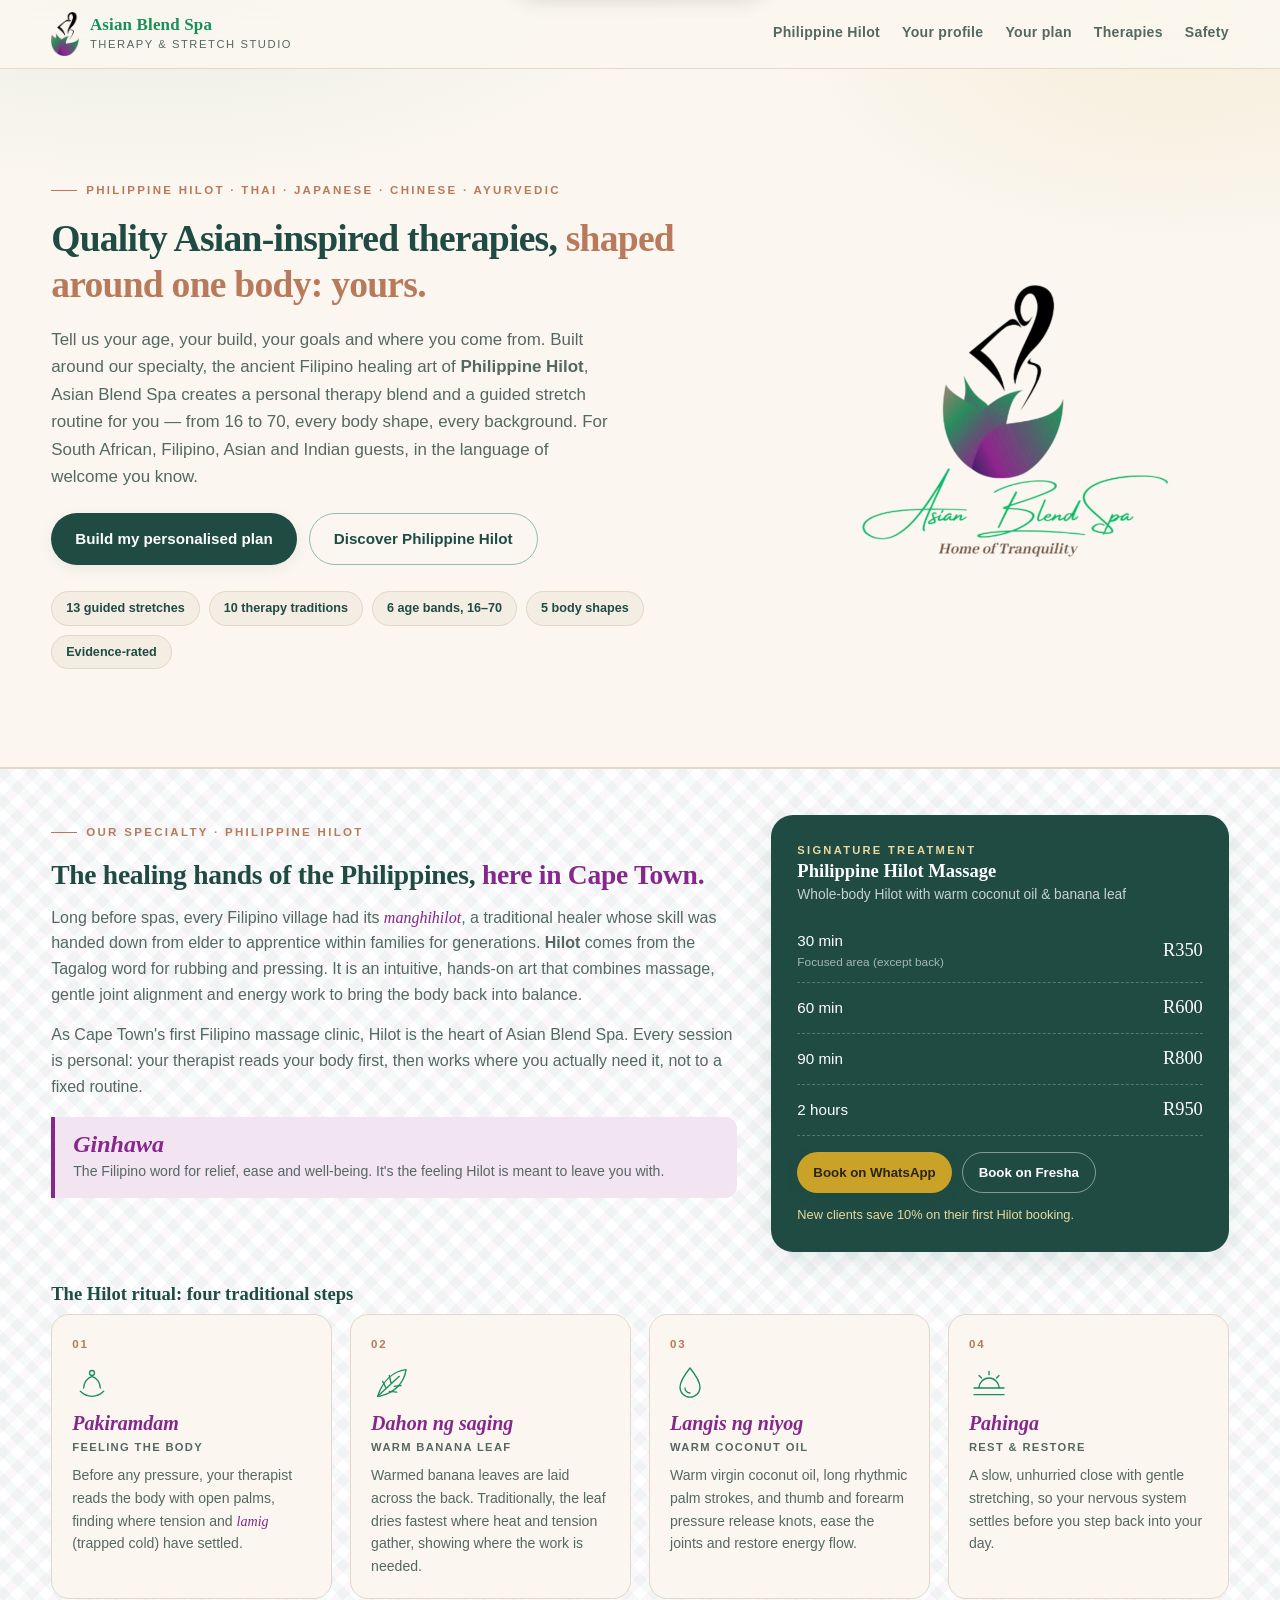
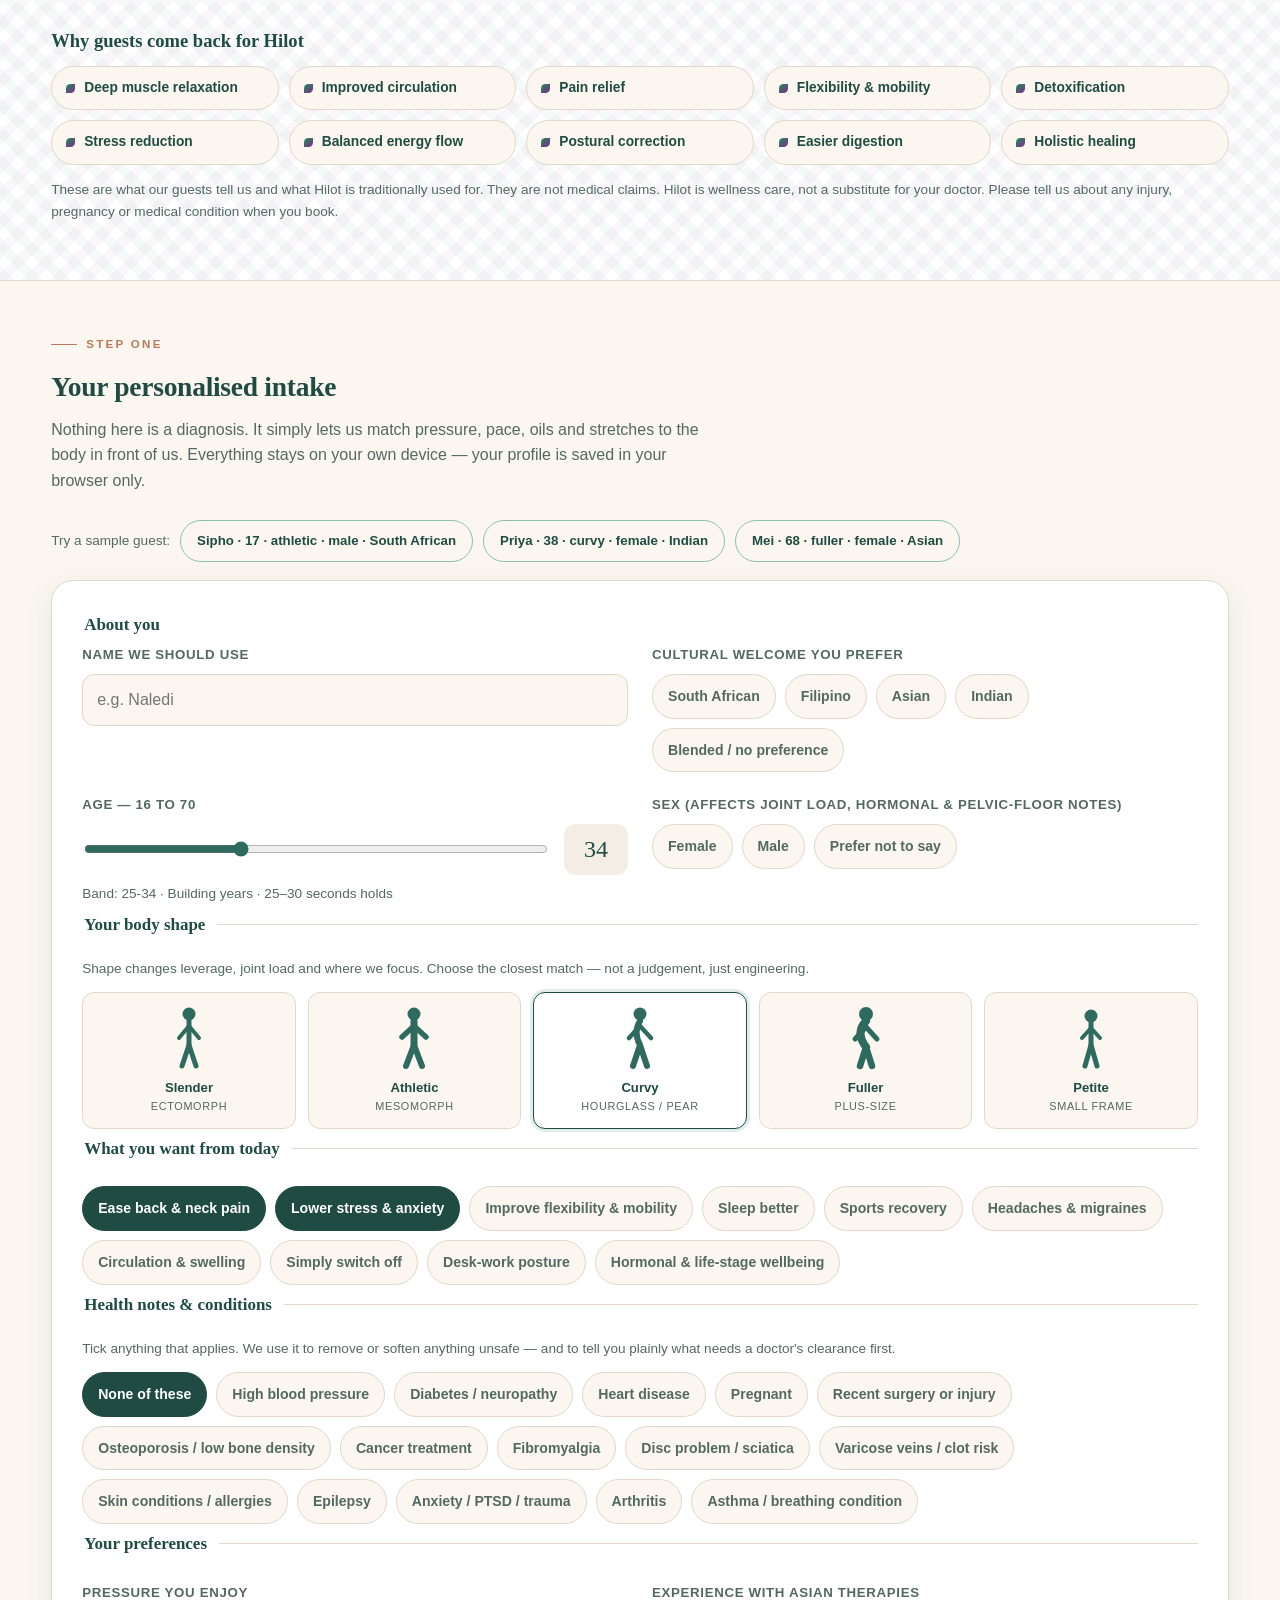
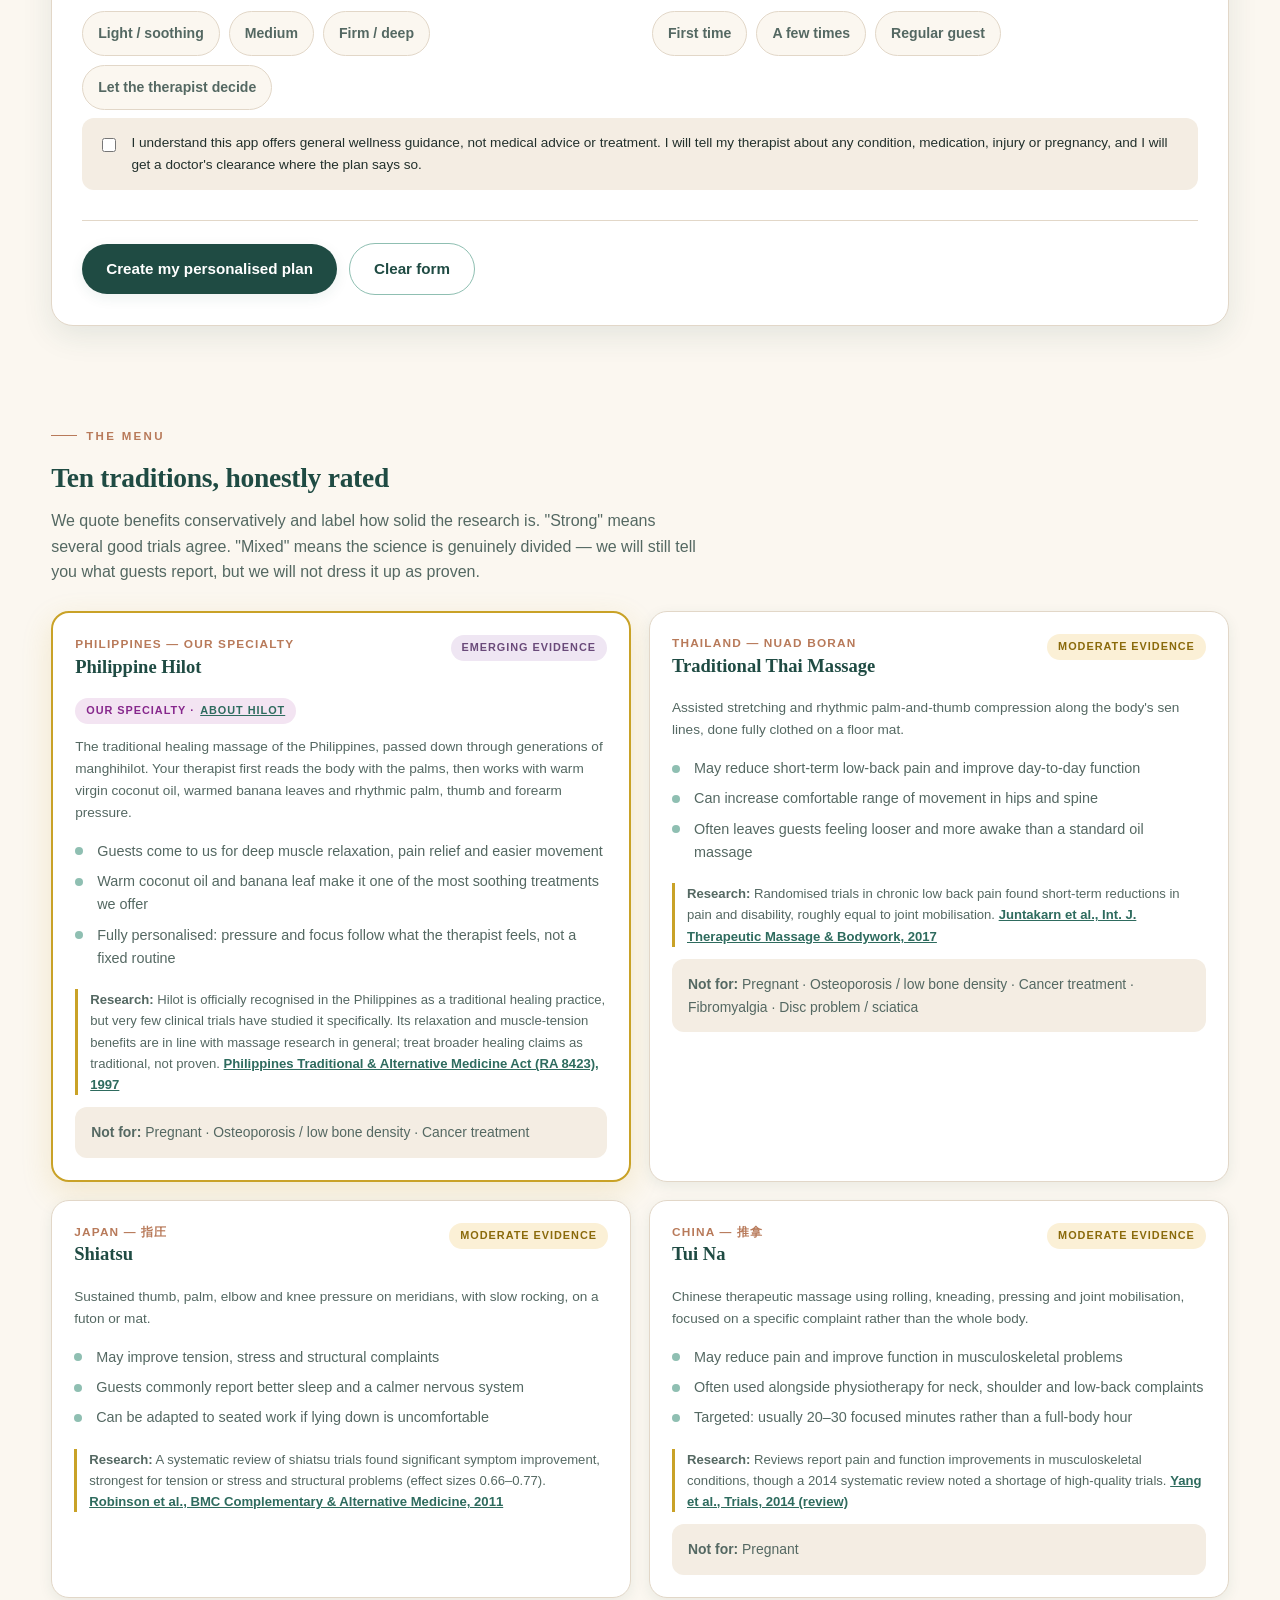
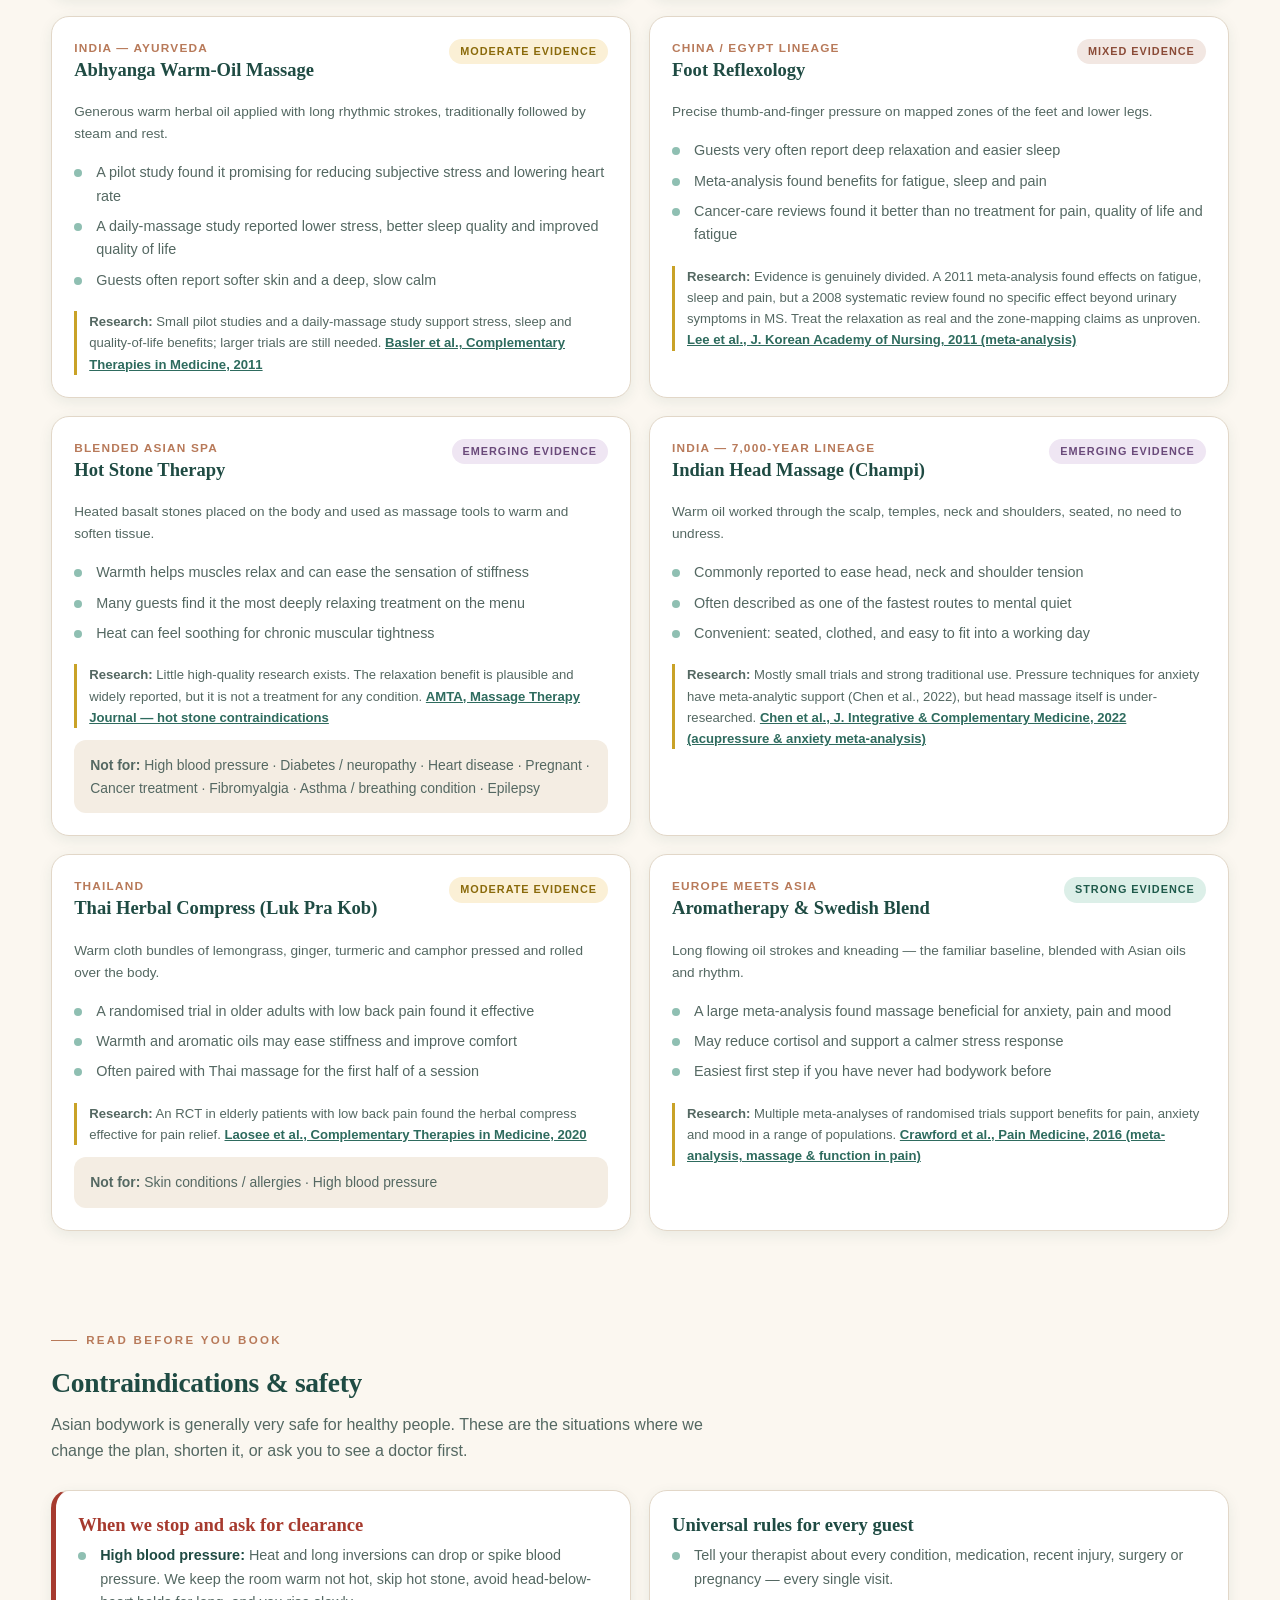
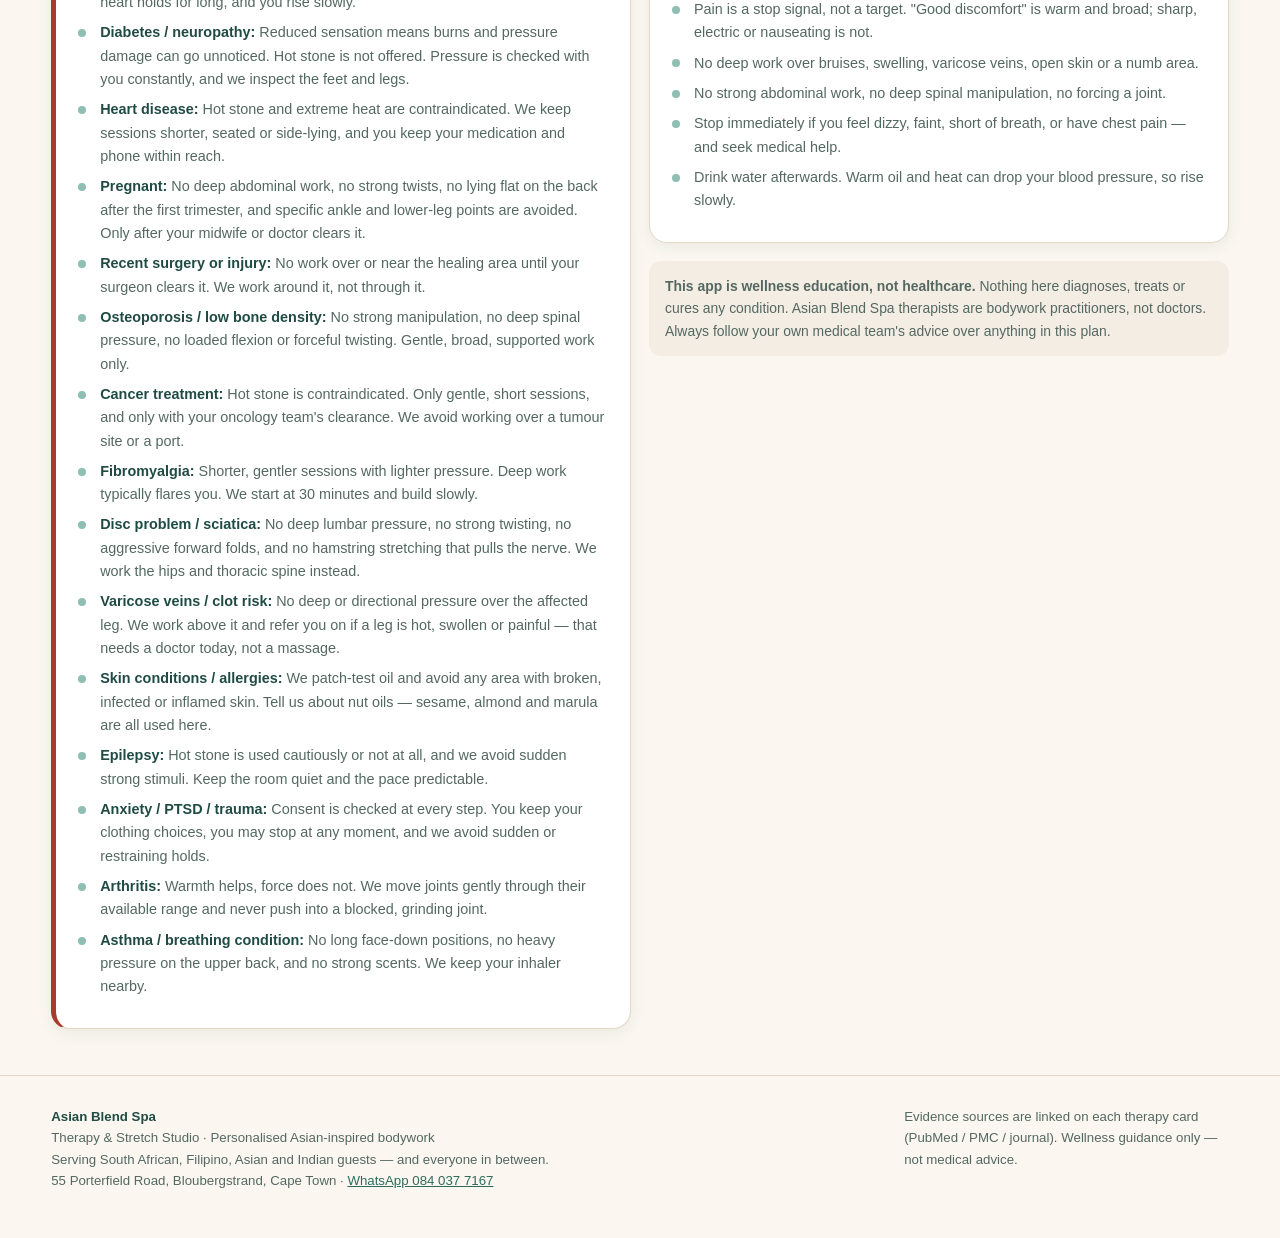
==== commit e59a3ccf: "Netlify app: real logo and Philippine Hilot as the signature therapy - Replace the placeholder lotus" ====
--- a/netlify-app/index.html
+++ b/netlify-app/index.html
@@ -11,10 +11,12 @@
   --gold:#C9A227; --gold-soft:#E8D9A0; --clay:#B87A5A;
   --ink:#22302C; --ink-soft:#546862; --line:#E2D7C8;
   --warn:#B8860B; --stop:#A63A2E; --ok:#2E6B5E;
+  --orchid:#86278C; --orchid-soft:#F3E4F2; --leaf:#178F57;
   --r:18px; --r-sm:12px; --sh:0 10px 30px rgba(31,75,67,.10); --sh-sm:0 4px 14px rgba(31,75,67,.08);
 }
 *{box-sizing:border-box}
 html{scroll-behavior:smooth}
+section[id]{scroll-margin-top:76px}
 body{
   margin:0;color:var(--ink);background:var(--cream);line-height:1.62;
   font-family:-apple-system,BlinkMacSystemFont,"Segoe UI",Roboto,"Helvetica Neue",Arial,sans-serif;
@@ -40,7 +42,7 @@
 .topbar{position:sticky;top:0;z-index:60;background:rgba(251,247,240,.88);backdrop-filter:blur(12px);border-bottom:1px solid var(--line)}
 .topbar-in{display:flex;align-items:center;justify-content:space-between;gap:18px;padding:12px 0}
 .brand{display:flex;align-items:center;gap:11px;text-decoration:none;color:var(--jade)}
-.mark{width:40px;height:40px;flex:0 0 40px}
+.mark{height:44px;width:auto;flex:0 0 auto}
 .brand strong{display:block;font-family:Georgia,serif;font-size:1.06rem;letter-spacing:.01em;line-height:1.15}
 .brand em{display:block;font-style:normal;font-size:.7rem;letter-spacing:.14em;text-transform:uppercase;color:var(--ink-soft)}
 .nav{display:flex;gap:22px;flex-wrap:wrap}
@@ -65,6 +67,43 @@
 .btn-ghost{background:transparent;color:var(--jade);border:1.5px solid var(--jade-4)}
 .btn-ghost:hover{border-color:var(--jade);background:rgba(63,133,119,.07)}
 .btn-sm{padding:9px 16px;font-size:.83rem}
+
+/* ---------- hero logo ---------- */
+.hero-logo{width:min(320px,80%);height:auto;display:block}
+
+/* ---------- Philippine Hilot (signature) ---------- */
+#hilot{background:#fff;border-top:1px solid var(--line);border-bottom:1px solid var(--line);
+  /* banig: woven Filipino sleeping-mat texture */
+  background-image:repeating-linear-gradient(45deg,rgba(23,143,87,.045) 0 10px,transparent 10px 20px),repeating-linear-gradient(-45deg,rgba(134,39,140,.04) 0 10px,transparent 10px 20px)}
+.hilot-top{display:grid;grid-template-columns:1.2fr .8fr;gap:34px;align-items:start}
+.hilot-top h2 span{color:var(--orchid)}
+.tl{font-family:Georgia,serif;font-style:italic;color:var(--orchid)}
+.ginhawa{margin-top:18px;background:var(--orchid-soft);border-left:4px solid var(--orchid);border-radius:0 var(--r-sm) var(--r-sm) 0;padding:14px 18px}
+.ginhawa b{display:block;font-family:Georgia,serif;font-style:italic;font-size:1.5rem;color:var(--orchid);font-weight:600;line-height:1.1}
+.ginhawa span{font-size:.88rem;color:var(--ink-soft)}
+.price-card{background:var(--jade);color:#fff;border-radius:22px;padding:26px;box-shadow:var(--sh)}
+.price-card h3{color:#fff;margin-bottom:2px}
+.price-card .sig{font-size:.7rem;letter-spacing:.2em;text-transform:uppercase;font-weight:700;color:var(--gold-soft)}
+.price-card .sub{font-size:.86rem;color:rgba(255,255,255,.75);margin-bottom:12px}
+.price-card table{width:100%;border-collapse:collapse;margin-bottom:16px}
+.price-card td{padding:10px 0;border-bottom:1px dashed rgba(255,255,255,.25);font-size:.95rem}
+.price-card td:last-child{text-align:right;font-family:Georgia,serif;font-size:1.15rem}
+.price-card td small{display:block;font-size:.74rem;color:rgba(255,255,255,.6)}
+.price-card .btns{display:flex;gap:10px;flex-wrap:wrap}
+.price-card .btn-ghost{color:#fff;border-color:rgba(255,255,255,.45)}
+.price-card .note-new{font-size:.8rem;color:var(--gold-soft);margin:12px 0 0}
+.ritual{margin-top:30px}
+.ritual .step{background:var(--cream);border:1px solid var(--line);border-radius:var(--r);padding:20px}
+.ritual .step .n{font-size:.72rem;letter-spacing:.16em;font-weight:700;color:var(--clay)}
+.ritual .step svg{width:40px;height:40px;color:var(--leaf);display:block;margin:10px 0 8px}
+.ritual .step h4{font-family:Georgia,serif;font-style:italic;font-size:1.25rem;color:var(--orchid);margin:0}
+.ritual .step .en{font-size:.7rem;letter-spacing:.12em;text-transform:uppercase;color:var(--ink-soft);font-weight:700;margin:2px 0 8px}
+.ritual .step p{font-size:.88rem;color:var(--ink-soft);margin:0}
+.benefits{display:grid;grid-template-columns:repeat(5,1fr);gap:10px;margin-top:14px}
+.benefit{display:flex;align-items:center;gap:9px;background:var(--cream);border:1px solid var(--line);border-radius:999px;padding:10px 14px;font-size:.86rem;font-weight:600;color:var(--jade)}
+.benefit:before{content:"";width:9px;height:9px;flex:0 0 9px;border-radius:50% 0 50% 0;background:linear-gradient(135deg,var(--leaf),var(--orchid))}
+.ther-card.signature{border:2px solid var(--gold);box-shadow:0 10px 30px rgba(201,162,39,.18)}
+.r-sig{background:var(--orchid-soft);color:var(--orchid)}
 
 /* ---------- sections ---------- */
 section{padding:46px 0}
@@ -97,6 +136,7 @@
 .pick input{position:absolute;opacity:0;pointer-events:none}
 .pick.on{background:var(--jade);border-color:var(--jade);color:#fff}
 .pick.on.culture{background:var(--clay);border-color:var(--clay)}
+.brand strong{color:var(--leaf)}
 .shape-grid{display:grid;grid-template-columns:repeat(5,1fr);gap:12px}
 .shape{border:1.5px solid var(--line);border-radius:var(--r-sm);background:var(--cream);cursor:pointer;padding:12px 8px;text-align:center;transition:.15s}
 .shape svg{width:44px;height:66px;display:block;margin:0 auto 6px}
@@ -186,6 +226,8 @@
 @media(max-width:980px){
   .hero-in,.cta{grid-template-columns:1fr}
   .hero-art{order:-1}
+  .hilot-top{grid-template-columns:1fr}
+  .benefits{grid-template-columns:repeat(2,1fr)}
   .g3,.g4{grid-template-columns:repeat(2,1fr)}
   .shape-grid{grid-template-columns:repeat(3,1fr)}
   .stretch{grid-template-columns:130px 1fr}
@@ -195,6 +237,7 @@
   h1{font-size:1.85rem}
   .fgrid,.g2{grid-template-columns:1fr}
   .g3,.g4{grid-template-columns:1fr}
+  .benefits{grid-template-columns:1fr}
   .shape-grid{grid-template-columns:repeat(2,1fr)}
   .stretch{grid-template-columns:1fr}
   .form-card,.banner,.cta{padding:22px}
@@ -209,7 +252,7 @@
 <!-- ===== PWA / installable app ===== -->
 <link rel="manifest" href="manifest.json" />
 <meta name="theme-color" content="#1F4B43" />
-<meta name="description" content="Personalised Asian-inspired therapy and guided stretch plans for every age from 16 to 70, every body shape, and South African, Asian and Indian guests. Works offline." />
+<meta name="description" content="Personalised Asian-inspired therapy and guided stretch plans, built around our specialty, Philippine Hilot. For every age from 16 to 70, every body shape, and South African, Filipino, Asian and Indian guests. Works offline." />
 <meta name="mobile-web-app-capable" content="yes" />
 <meta name="apple-mobile-web-app-capable" content="yes" />
 <meta name="apple-mobile-web-app-status-bar-style" content="black-translucent" />
@@ -272,16 +315,11 @@
 <header class="topbar">
   <div class="wrap topbar-in">
     <a class="brand" href="#top">
-      <svg class="mark" viewBox="0 0 40 40" aria-hidden="true">
-        <circle cx="20" cy="20" r="19" fill="#1F4B43"/>
-        <path d="M20 8.5c3.1 4.2 3.1 8.4 0 12.6-3.1-4.2-3.1-8.4 0-12.6z" fill="#C9A227"/>
-        <path d="M10.5 13.5c5.2 0 8.6 2.6 9.6 7.4-5.2 0-8.6-2.6-9.6-7.4z" fill="#EAD9CD"/>
-        <path d="M29.5 13.5c-5.2 0-8.6 2.6-9.6 7.4 5.2 0 8.6-2.6 9.6-7.4z" fill="#EAD9CD"/>
-        <path d="M12.4 25.4c4.2-3.1 8.4-3.1 12.6 0-4.2 3.1-8.4 3.1-12.6 0z" fill="#8FBFB2"/>
-      </svg>
+      <img class="mark" src="images/logo-mark.png" alt="" width="28" height="44" />
       <span><strong>Asian Blend Spa</strong><em>Therapy &amp; Stretch Studio</em></span>
     </a>
     <nav class="nav">
+      <a href="#hilot">Philippine Hilot</a>
       <a href="#intake">Your profile</a>
       <a href="#results">Your plan</a>
       <a href="#library">Therapies</a>
@@ -293,37 +331,88 @@
 <section class="hero">
   <div class="wrap hero-in">
     <div>
-      <div class="eyebrow">Thai · Japanese · Chinese · Ayurvedic</div>
+      <div class="eyebrow">Philippine Hilot · Thai · Japanese · Chinese · Ayurvedic</div>
       <h1>Quality Asian-inspired therapies, <span>shaped around one body: yours.</span></h1>
-      <p class="lede">Tell us your age, your build, your goals and where you come from. Asian Blend Spa builds you a personal therapy blend and a guided stretch routine — from 16 to 70, every body shape, every background. For South African, Asian and Indian guests, in the language of welcome you know.</p>
+      <p class="lede">Tell us your age, your build, your goals and where you come from. Built around our specialty, the ancient Filipino healing art of <b>Philippine Hilot</b>, Asian Blend Spa creates a personal therapy blend and a guided stretch routine for you — from 16 to 70, every body shape, every background. For South African, Filipino, Asian and Indian guests, in the language of welcome you know.</p>
       <div class="hero-cta">
         <a class="btn btn-primary" href="#intake">Build my personalised plan</a>
-        <a class="btn btn-ghost" href="#library">See the therapy menu</a>
+        <a class="btn btn-ghost" href="#hilot">Discover Philippine Hilot</a>
       </div>
       <div class="chips" style="margin-top:26px">
-        <span class="chip dark">14 guided stretches</span>
-        <span class="chip dark">9 therapy traditions</span>
+        <span class="chip dark">13 guided stretches</span>
+        <span class="chip dark">10 therapy traditions</span>
         <span class="chip dark">6 age bands, 16–70</span>
         <span class="chip dark">5 body shapes</span>
         <span class="chip dark">Evidence-rated</span>
       </div>
     </div>
     <div class="hero-art">
-      <svg viewBox="0 0 300 320" width="300" height="320" aria-hidden="true">
-        <defs>
-          <linearGradient id="hg" x1="0" y1="0" x2="1" y2="1">
-            <stop offset="0" stop-color="#2E6B5E"/><stop offset="1" stop-color="#1F4B43"/>
-          </linearGradient>
-        </defs>
-        <circle cx="150" cy="120" r="108" fill="url(#hg)"/>
-        <path d="M150 26c22 30 22 60 0 90-22-30-22-60 0-90z" fill="#C9A227" opacity=".95"/>
-        <path d="M60 60c40-6 70 10 84 44-40 6-70-10-84-44z" fill="#EAD9CD" opacity=".9"/>
-        <path d="M240 60c-40-6-70 10-84 44 40 6 70-10 84-44z" fill="#EAD9CD" opacity=".9"/>
-        <path d="M74 156c40-24 76-24 116 0-40 24-76 24-116 0z" fill="#8FBFB2" opacity=".85"/>
-        <ellipse cx="150" cy="232" rx="74" ry="17" fill="#3F8577" opacity=".5"/>
-        <ellipse cx="150" cy="264" rx="58" ry="14" fill="#3F8577" opacity=".38"/>
-        <ellipse cx="150" cy="292" rx="42" ry="11" fill="#3F8577" opacity=".28"/>
-      </svg>
+      <img class="hero-logo" src="images/logo.png" alt="Asian Blend Spa — Home of Tranquility" width="320" height="286" />
+    </div>
+  </div>
+</section>
+
+<section id="hilot">
+  <div class="wrap">
+    <div class="hilot-top">
+      <div>
+        <div class="eyebrow">Our specialty · Philippine Hilot</div>
+        <h2>The healing hands of the Philippines, <span>here in Cape Town.</span></h2>
+        <p class="muted">Long before spas, every Filipino village had its <span class="tl">manghihilot</span>, a traditional healer whose skill was handed down from elder to apprentice within families for generations. <b>Hilot</b> comes from the Tagalog word for rubbing and pressing. It is an intuitive, hands-on art that combines massage, gentle joint alignment and energy work to bring the body back into balance.</p>
+        <p class="muted">As Cape Town's first Filipino massage clinic, Hilot is the heart of Asian Blend Spa. Every session is personal: your therapist reads your body first, then works where you actually need it, not to a fixed routine.</p>
+        <div class="ginhawa"><b>Ginhawa</b><span>The Filipino word for relief, ease and well-being. It's the feeling Hilot is meant to leave you with.</span></div>
+      </div>
+      <aside class="price-card" aria-label="Philippine Hilot prices">
+        <div class="sig">Signature treatment</div>
+        <h3>Philippine Hilot Massage</h3>
+        <div class="sub">Whole-body Hilot with warm coconut oil &amp; banana leaf</div>
+        <table>
+          <tr><td>30 min<small>Focused area (except back)</small></td><td>R350</td></tr>
+          <tr><td>60 min</td><td>R600</td></tr>
+          <tr><td>90 min</td><td>R800</td></tr>
+          <tr><td>2 hours</td><td>R950</td></tr>
+        </table>
+        <div class="btns">
+          <a class="btn btn-gold btn-sm" href="https://wa.me/27840377167?text=Hi%20Asian%20Blend%20Spa%2C%20I%27d%20like%20to%20book%20a%20Philippine%20Hilot%20massage." target="_blank" rel="noopener">Book on WhatsApp</a>
+          <a class="btn btn-ghost btn-sm" href="https://www.fresha.com/a/asian-blend-spa-home-of-tranquility-cape-town-55-porterfield-road-wdeh2u6j" target="_blank" rel="noopener">Book on Fresha</a>
+        </div>
+        <p class="note-new">New clients save 10% on their first Hilot booking.</p>
+      </aside>
+    </div>
+
+    <div class="ritual">
+      <h3>The Hilot ritual: four traditional steps</h3>
+      <div class="grid g4">
+        <div class="step"><div class="n">01</div><svg viewBox="0 0 48 48" fill="none" stroke="currentColor" stroke-width="1.6" stroke-linecap="round" stroke-linejoin="round" aria-hidden="true"><path d="M14 30c0-6 4-12 10-14M34 30c0-6-4-12-10-14"/><path d="M10 34c4 4 9 6 14 6s10-2 14-6"/><circle cx="24" cy="12" r="3"/></svg>
+          <h4>Pakiramdam</h4><div class="en">Feeling the body</div>
+          <p>Before any pressure, your therapist reads the body with open palms, finding where tension and <span class="tl">lamig</span> (trapped cold) have settled.</p></div>
+        <div class="step"><div class="n">02</div><svg viewBox="0 0 48 48" fill="none" stroke="currentColor" stroke-width="1.6" stroke-linecap="round" stroke-linejoin="round" aria-hidden="true"><path d="M8 40C14 22 26 10 42 8c-2 16-14 28-32 32z"/><path d="M8 40L34 16M18 30l-4-8M24 24l-2-9M28 28l8-1M22 34l9 1"/></svg>
+          <h4>Dahon ng saging</h4><div class="en">Warm banana leaf</div>
+          <p>Warmed banana leaves are laid across the back. Traditionally, the leaf dries fastest where heat and tension gather, showing where the work is needed.</p></div>
+        <div class="step"><div class="n">03</div><svg viewBox="0 0 48 48" fill="none" stroke="currentColor" stroke-width="1.6" stroke-linecap="round" stroke-linejoin="round" aria-hidden="true"><path d="M24 6c-8 10-12 17-12 23a12 12 0 0 0 24 0c0-6-4-13-12-23z"/><path d="M18 30a6 6 0 0 0 6 6"/></svg>
+          <h4>Langis ng niyog</h4><div class="en">Warm coconut oil</div>
+          <p>Warm virgin coconut oil, long rhythmic palm strokes, and thumb and forearm pressure release knots, ease the joints and restore energy flow.</p></div>
+        <div class="step"><div class="n">04</div><svg viewBox="0 0 48 48" fill="none" stroke="currentColor" stroke-width="1.6" stroke-linecap="round" stroke-linejoin="round" aria-hidden="true"><path d="M6 30h36"/><path d="M12 30a12 12 0 0 1 24 0"/><path d="M24 10v4M12 15l3 3M36 15l-3 3M6 38h36"/></svg>
+          <h4>Pahinga</h4><div class="en">Rest &amp; restore</div>
+          <p>A slow, unhurried close with gentle stretching, so your nervous system settles before you step back into your day.</p></div>
+      </div>
+    </div>
+
+    <div class="ritual">
+      <h3>Why guests come back for Hilot</h3>
+      <div class="benefits">
+        <div class="benefit">Deep muscle relaxation</div>
+        <div class="benefit">Improved circulation</div>
+        <div class="benefit">Pain relief</div>
+        <div class="benefit">Flexibility &amp; mobility</div>
+        <div class="benefit">Detoxification</div>
+        <div class="benefit">Stress reduction</div>
+        <div class="benefit">Balanced energy flow</div>
+        <div class="benefit">Postural correction</div>
+        <div class="benefit">Easier digestion</div>
+        <div class="benefit">Holistic healing</div>
+      </div>
+      <p class="small muted" style="margin-top:14px">These are what our guests tell us and what Hilot is traditionally used for. They are not medical claims. Hilot is wellness care, not a substitute for your doctor. Please tell us about any injury, pregnancy or medical condition when you book.</p>
     </div>
   </div>
 </section>
@@ -355,6 +444,7 @@
             <label for="culture">Cultural welcome you prefer</label>
             <div class="picks" id="culturePicks">
               <label class="pick culture" data-v="southafrican"><input type="radio" name="culture" value="southafrican" />South African</label>
+              <label class="pick culture" data-v="filipino"><input type="radio" name="culture" value="filipino" />Filipino</label>
               <label class="pick culture" data-v="asian"><input type="radio" name="culture" value="asian" />Asian</label>
               <label class="pick culture" data-v="indian"><input type="radio" name="culture" value="indian" />Indian</label>
               <label class="pick culture" data-v="blended"><input type="radio" name="culture" value="blended" />Blended / no preference</label>
@@ -442,7 +532,7 @@
   <div class="wrap">
     <div class="sec-head">
       <div class="eyebrow">The menu</div>
-      <h2>Nine traditions, honestly rated</h2>
+      <h2>Ten traditions, honestly rated</h2>
       <p>We quote benefits conservatively and label how solid the research is. "Strong" means several good trials agree. "Mixed" means the science is genuinely divided — we will still tell you what guests report, but we will not dress it up as proven.</p>
     </div>
     <div class="grid g2" id="libraryGrid"></div>
@@ -486,7 +576,8 @@
     <div>
       <strong style="color:var(--jade)">Asian Blend Spa</strong><br />
       Therapy &amp; Stretch Studio · Personalised Asian-inspired bodywork<br />
-      Serving South African, Asian and Indian guests — and everyone in between.
+      Serving South African, Filipino, Asian and Indian guests — and everyone in between.<br />
+      55 Porterfield Road, Bloubergstrand, Cape Town · <a href="https://wa.me/27840377167" target="_blank" rel="noopener">WhatsApp 084 037 7167</a>
     </div>
     <div style="max-width:44ch">
       Evidence sources are linked on each therapy card (PubMed / PMC / journal). Wellness guidance only — not medical advice.
@@ -510,6 +601,14 @@
     tea:'Rooibos with honeybush and a slice of naartjie',
     sound:'Marimba and low mbira tones',
     heat:'Warm towels, moderate room heat'
+  },
+  filipino:{
+    label:'Filipino', hi:'Mabuhay', plural:'Maligayang pagdating',
+    meaning:'“Welcome” — Filipino', extra:'Magandang araw · Maligayang pagdating · Salamat po',
+    oils:'Warm virgin coconut oil with ginger and lemongrass',
+    tea:'Salabat (hot ginger tea) with calamansi and honey',
+    sound:'Kulintang gongs and soft kudyapi',
+    heat:'Warm banana leaves and warm towels'
   },
   asian:{
     label:'Asian', hi:'Sawasdee', plural:'Yindee tonrap',
@@ -635,6 +734,15 @@
 
 /* ---------- therapies ---------- */
 const THERAPIES = [
+  {id:'hilot', name:'Philippine Hilot', origin:'Philippines — our specialty', intensity:'medium', signature:true,
+   tags:['pain','mobility','circulation','stress','relax','posture'], cultures:['filipino','asian','indian','southafrican','blended'],
+   desc:'The traditional healing massage of the Philippines, passed down through generations of manghihilot. Your therapist first reads the body with the palms, then works with warm virgin coconut oil, warmed banana leaves and rhythmic palm, thumb and forearm pressure.',
+   benefits:['Guests come to us for deep muscle relaxation, pain relief and easier movement','Warm coconut oil and banana leaf make it one of the most soothing treatments we offer','Fully personalised: pressure and focus follow what the therapist feels, not a fixed routine'],
+   ev:'Emerging', evLabel:'Hilot is officially recognised in the Philippines as a traditional healing practice, but very few clinical trials have studied it specifically. Its relaxation and muscle-tension benefits are in line with massage research in general; treat broader healing claims as traditional, not proven.',
+   src:'Philippines Traditional &amp; Alternative Medicine Act (RA 8423), 1997', url:'https://lawphil.net/statutes/repacts/ra1997/ra_8423_1997.html',
+   avoid:['pregnancy','osteo','cancer'],
+   avoidWhy:'Hilot uses deep palm pressure and gentle joint alignment, which need medical clearance first with this condition.',
+   tip:'Tell us if you are allergic to coconut — we can switch the oil.'},
   {id:'thai', name:'Traditional Thai Massage', origin:'Thailand — Nuad Boran', intensity:'strong',
    tags:['pain','mobility','flexibility','recovery','posture'], cultures:['asian','indian','southafrican','blended'],
    desc:'Assisted stretching and rhythmic palm-and-thumb compression along the body\'s sen lines, done fully clothed on a floor mat.',
@@ -835,7 +943,8 @@
   return THERAPIES.map(t=>{
     let score = 0;
     t.tags.forEach(g=>{ if(tags.has(g)) score += 12; });
-    if(t.cultures.includes(p.culture)) score += 5;
+    if(t.cultures.includes(p.culture) || (p.culture==='filipino' && t.cultures.includes('asian'))) score += 5;
+    if(t.signature) score += 6;                                          // our specialty
     if(p.exp==='first'){ if(t.intensity==='strong') score -= 6; else if(t.intensity==='light') score += 4; }
     if(p.exp==='regular' && t.intensity!=='light') score += 3;
     if(p.age>=60){ if(t.intensity==='strong') score -= 5; if(t.intensity==='light') score += 4; }
@@ -905,11 +1014,12 @@
 
 function renderLibrary(){
   document.getElementById('libraryGrid').innerHTML = THERAPIES.map(t=>
-    '<div class="card ther-card">'+
+    '<div class="card ther-card'+(t.signature?' signature':'')+'">'+
       '<div class="ther-top">'+
         '<div><div class="origin">'+t.origin+'</div><h3>'+t.name+'</h3></div>'+
         '<span class="ribbon '+evClass(t.ev)+'">'+t.ev+' evidence</span>'+
       '</div>'+
+      (t.signature?'<span class="ribbon r-sig" style="align-self:flex-start">Our specialty · <a href="#hilot">about Hilot</a></span>':'')+
       '<p class="tagline">'+t.desc+'</p>'+
       '<ul class="clean">'+t.benefits.map(b=>'<li>'+b+'</li>').join('')+'</ul>'+
       '<div class="evidence"><b>Research:</b> '+t.evLabel+' <a href="'+t.url+'" target="_blank" rel="noopener">'+t.src+'</a></div>'+
@@ -977,7 +1087,7 @@
     '<p>Ranked for your goals, your body and your cultural preference. Evidence is rated honestly — we would rather you trust four claims than doubt ten.</p></div>';
   html += '<div class="grid g2">'+ top.map(r=>{
     const t=r.t;
-    return '<div class="card ther-card">'+
+    return '<div class="card ther-card'+(t.signature?' signature':'')+'">'+
       '<div class="ther-top">'+
         '<div><div class="origin">'+t.origin+'</div><h3>'+t.name+'</h3></div>'+
         '<div class="scorebox"><div class="score">'+Math.min(99,Math.max(40,r.score+40))+'</div><i>match</i></div>'+
@@ -1311,7 +1421,7 @@
   }
 
   /* expose a tiny hook so an automated test can confirm the shell is live */
-  window.__absApp = { standalone: standalone, version: '1.0.0' };
+  window.__absApp = { standalone: standalone, version: '1.1.0' };
 })();
 </script>
 </body>
